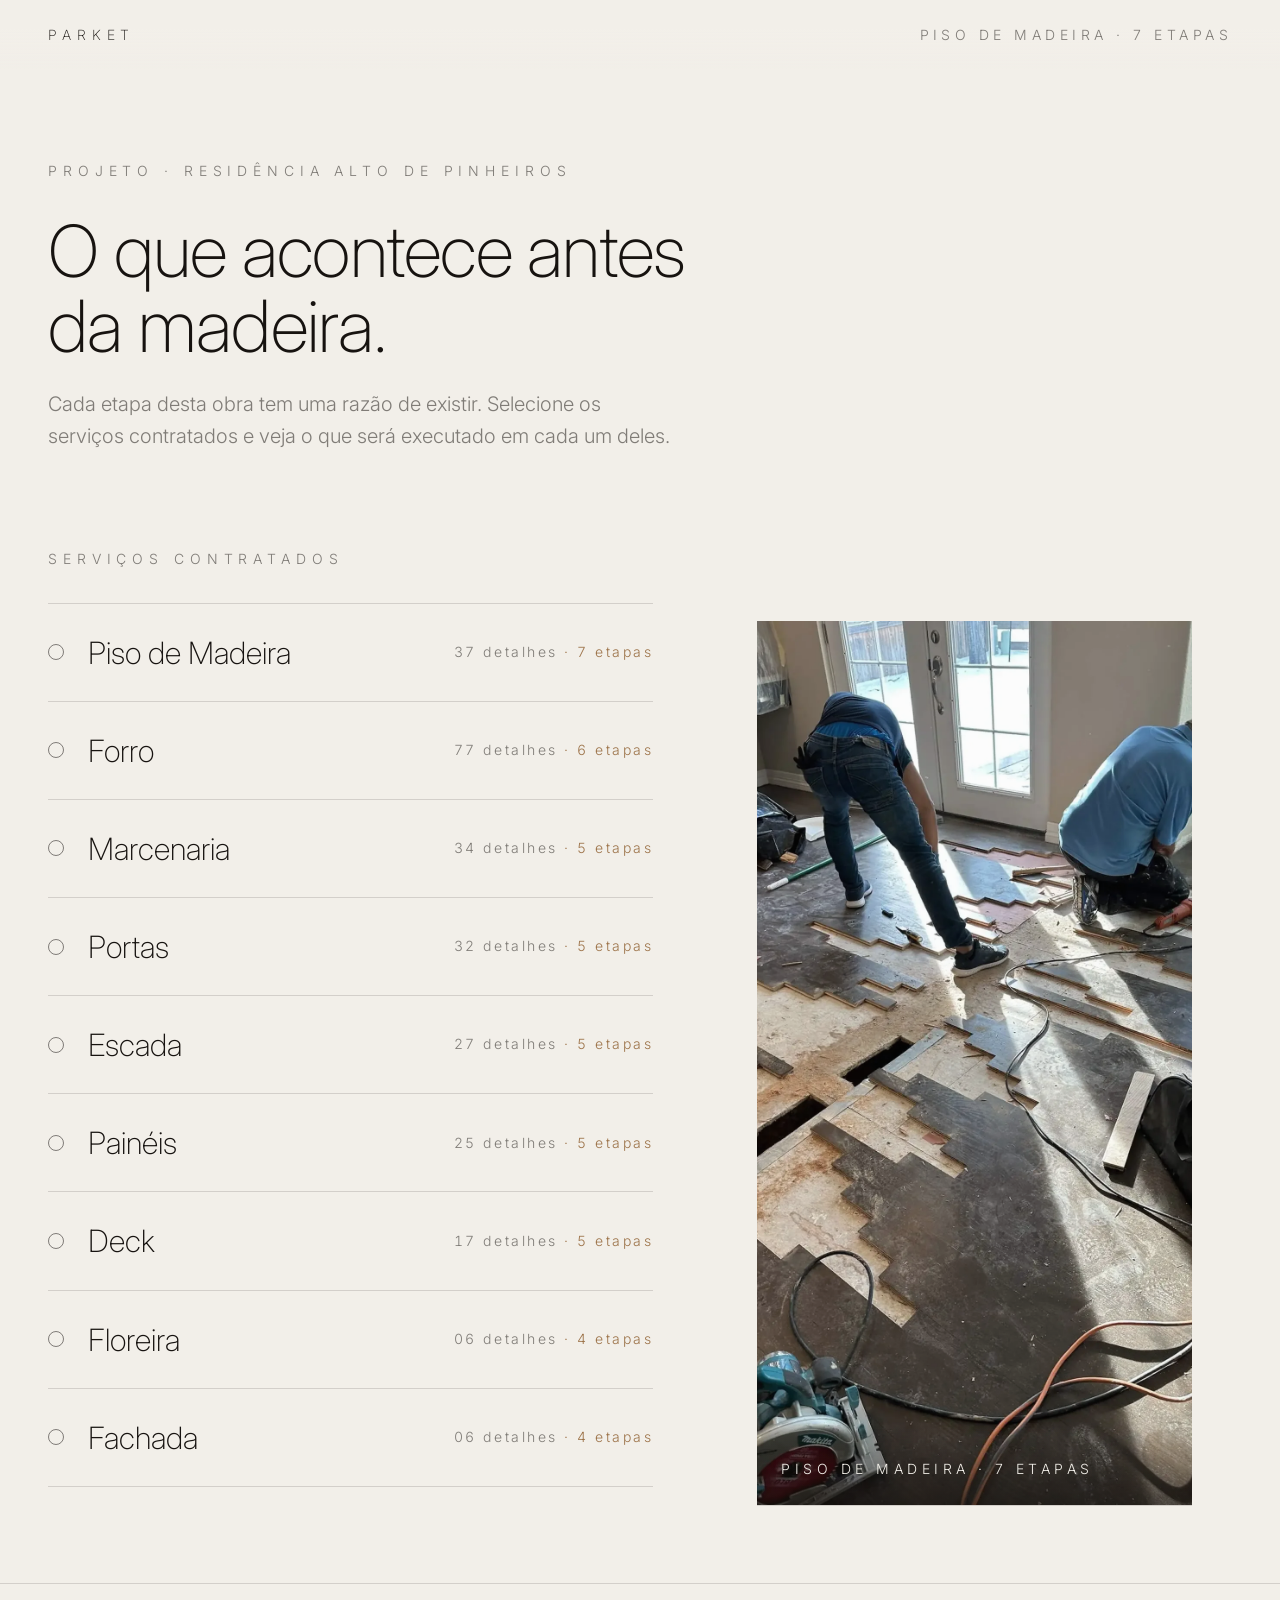
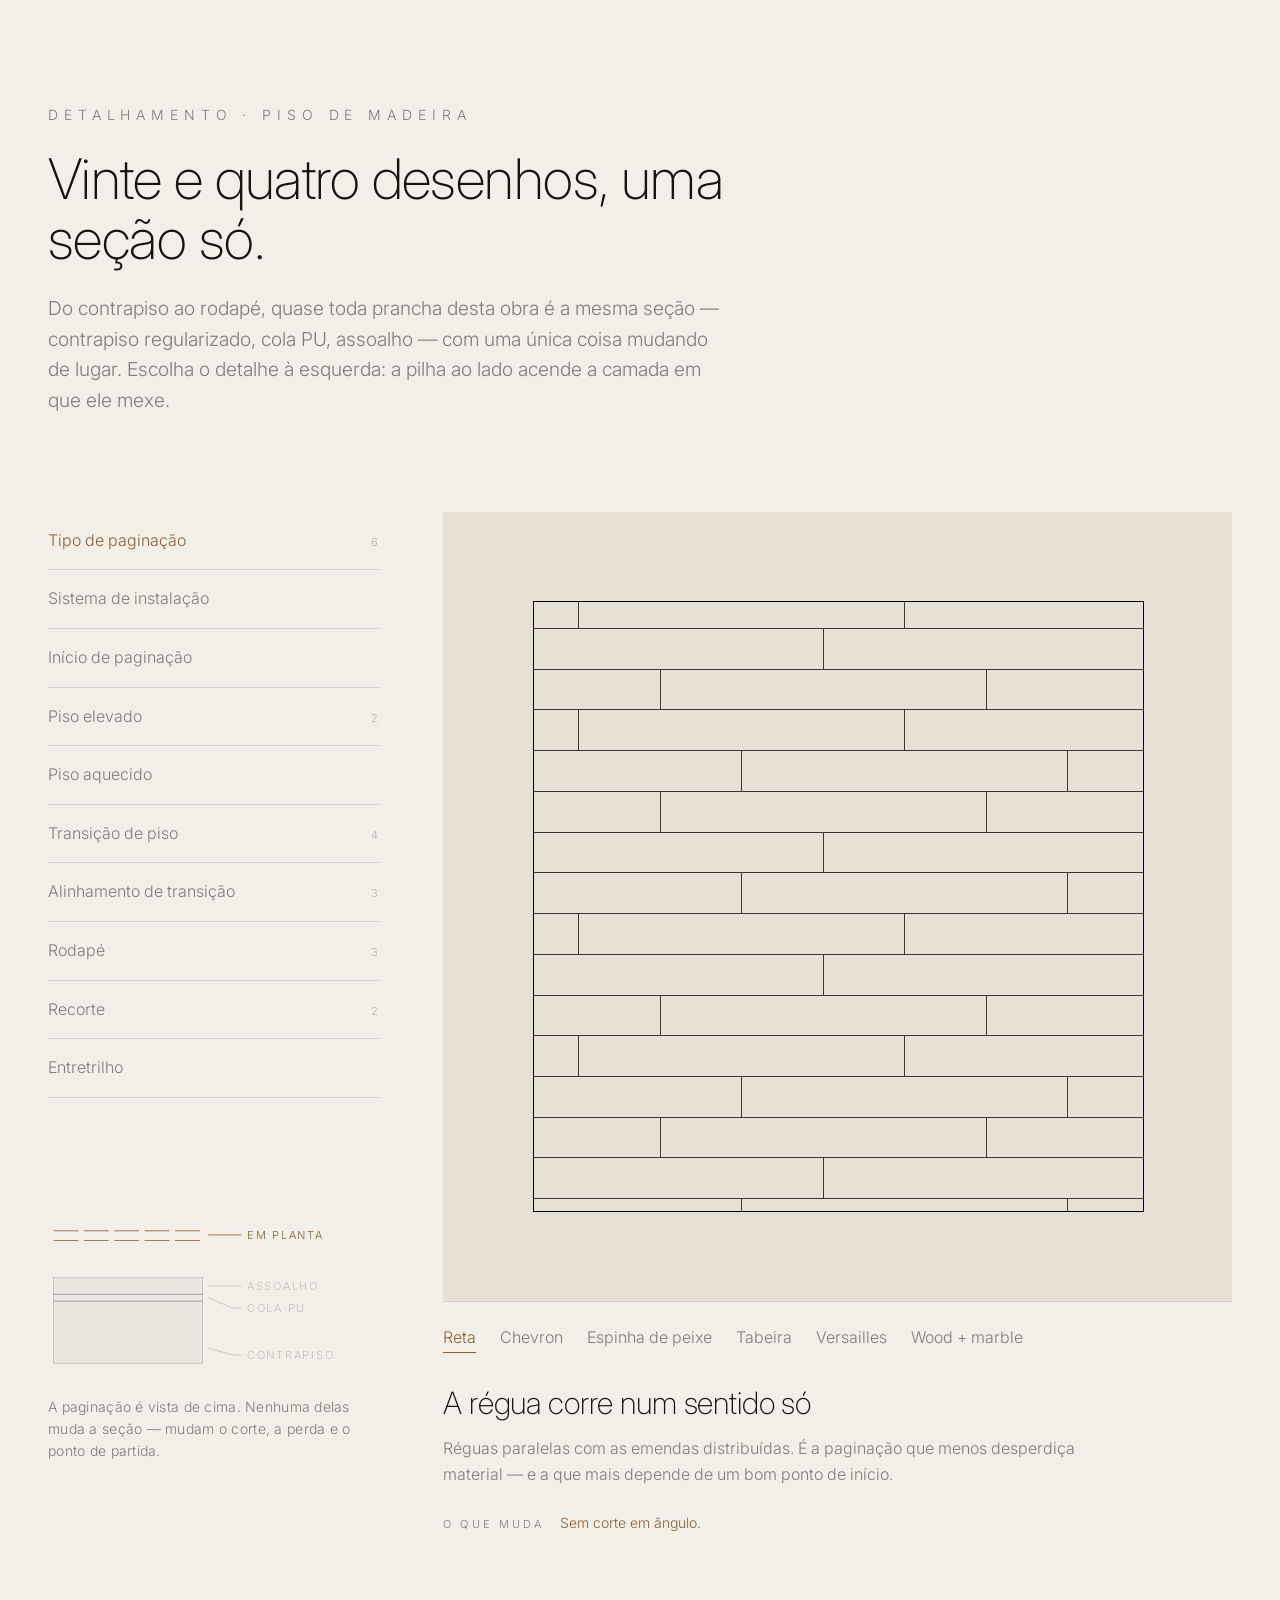
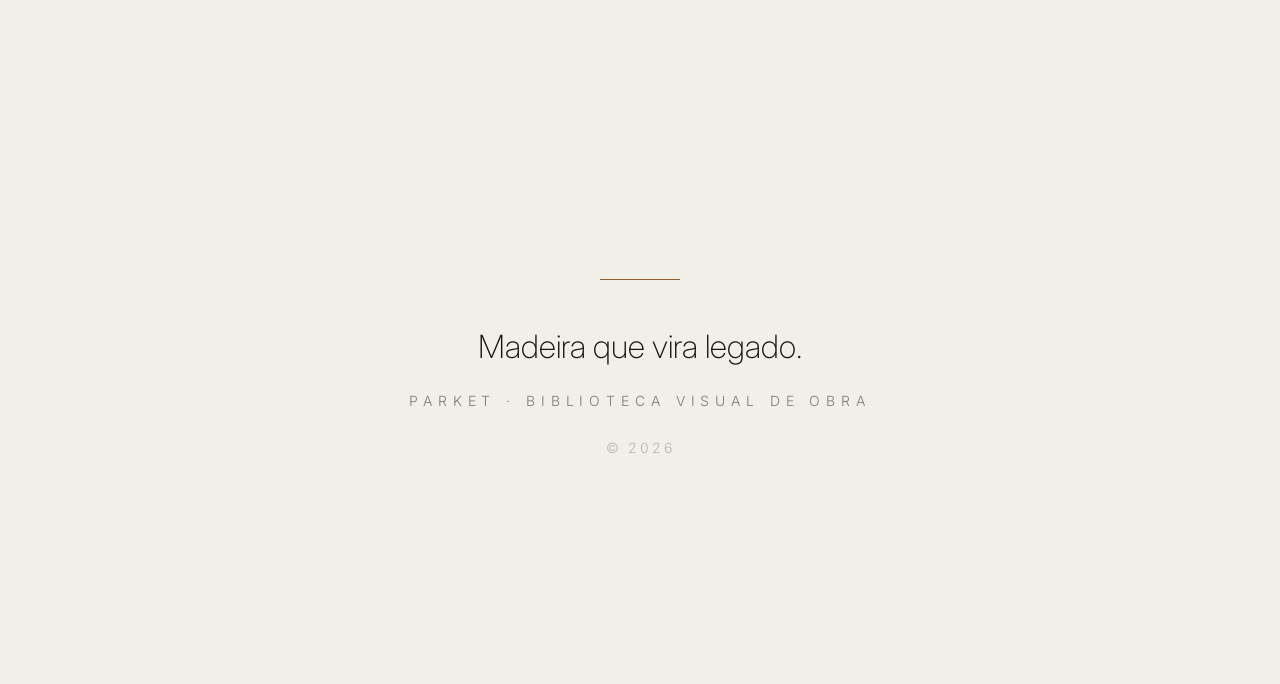
==== index.html @ 1f787918 "Primeira versão do catálogo" ====
<!doctype html>
<html lang="pt-BR">
<head>
<meta charset="utf-8">
<meta name="viewport" content="width=device-width, initial-scale=1">
<title>Parket · Biblioteca Visual de Obra</title>
<link rel="preconnect" href="https://fonts.googleapis.com">
<link rel="preconnect" href="https://fonts.gstatic.com" crossorigin>
<link href="https://fonts.googleapis.com/css2?family=Inter:wght@200;300;400&display=swap" rel="stylesheet">
<style>
/* ─────────────────────────────────────────────────────────────
   Tokens — parket/Tokens e Regras de Código
   Nada fora desta escala. Espaçamento só em múltiplos de 8.
   ───────────────────────────────────────────────────────────── */
:root{
  --text-display:72px; --text-h1:56px; --text-h2:42px; --text-h3:32px; --text-h4:24px;
  --text-body-lg:20px; --text-body:18px; --text-small:16px; --text-caption:14px;

  --s-1:8px; --s-2:16px; --s-3:24px; --s-4:32px; --s-5:40px;
  --s-6:48px; --s-7:64px; --s-8:80px; --s-9:96px; --s-10:120px; --s-11:160px;

  --container:1400px;
  --dur:.6s; --ease:cubic-bezier(.22,.61,.36,1);

  /* Claro e quente. O preto saiu: a obra é vista na luz do dia. */
  --papel:#f2efe9;
  --papel-2:#e6e0d5;
  --tinta:#171310;
  --madeira:#8f5f2f;
  --apagado:rgba(23,19,16,.52);
  --linha:rgba(23,19,16,.14);

  --font:'Inter',system-ui,-apple-system,'Segoe UI',sans-serif;

  /* Proporção da foto do ambiente de piso e a linha onde o piso
     encontra o caixilho — em % da própria foto (1086×1448).
     É este polígono que faz a troca de paginação mexer só no chão.

     O traçado foi medido coluna a coluna nas cinco fotos, não
     estimado: o recorte segue o MAIOR valor entre elas em cada x.
     A direção do erro importa — se o corte passar acima da linha
     real de uma paginação, é o caixilho DELA que vem colado por
     cima do da sala, e a foto inteira parece pular. Abaixo, só
     aparece uma nesga do piso da base.

     Duas coisas que o traçado revela e que o olho não adivinha:
     a linha DESCE de 43,2% na borda esquerda até 41,9% em x≈25%
     (é a quina do ambiente), e da metade em diante ela é quase
     uma reta até 57% na borda direita. */
  --piso-prop:1086/1448;
  --piso-recorte:polygon(
    0% 43.2%,  6% 42.9%, 12% 42.5%, 19% 42.1%, 25% 42.0%,
   34% 42.2%, 40% 42.3%, 45% 43.0%, 50% 44.6%, 55% 45.6%,
   60% 46.9%, 65% 48.3%, 70% 49.2%, 75% 50.4%, 80% 51.6%,
   85% 52.9%, 90% 54.7%, 95% 56.3%, 100% 57.0%,
   100% 100%, 0% 100%);
}

*,*::before,*::after{box-sizing:border-box}
html{scroll-behavior:smooth;-webkit-text-size-adjust:100%}
body{
  margin:0; background:var(--papel); color:var(--tinta);
  font-family:var(--font); font-weight:300; font-size:var(--text-body);
  line-height:1.6; -webkit-font-smoothing:antialiased;
}
h1,h2,h3,p{margin:0}
img{max-width:100%}
::selection{background:var(--madeira);color:var(--papel)}

.wrap{width:min(100% - var(--s-6)*2, var(--container));margin-inline:auto}

/* ── marca ───────────────────────────────────────────────── */
.topo{
  position:fixed; inset:0 0 auto 0; z-index:40;
  display:flex; align-items:center; justify-content:space-between; gap:var(--s-3);
  padding:var(--s-3) var(--s-6);
  font-size:var(--text-caption); letter-spacing:.32em; text-transform:uppercase;
  font-weight:300; color:var(--apagado); pointer-events:none;
  background:linear-gradient(var(--papel) 42%, rgba(242,239,233,0));
}
.topo b{font-weight:200;letter-spacing:.42em;color:var(--tinta)}
.topo span{text-align:right;overflow:hidden;text-overflow:ellipsis;white-space:nowrap}

/* ── abertura ────────────────────────────────────────────── */
.abertura{
  min-height:100svh; display:flex; flex-direction:column; justify-content:center;
  padding-block:var(--s-11) var(--s-9);
}
.kicker{
  font-size:var(--text-caption); letter-spacing:.42em; text-transform:uppercase;
  color:var(--apagado); font-weight:300;
}
.abertura h1{
  font-weight:200; line-height:1.04; letter-spacing:-.01em;
  font-size:clamp(var(--text-h2), 6vw, var(--text-display));
  margin-block:var(--s-4) var(--s-3); max-width:16ch;
}
.abertura .lead{
  color:var(--apagado); max-width:52ch;
  font-size:clamp(var(--text-body), 1.6vw, var(--text-body-lg));
}

/* ── serviços ────────────────────────────────────────────── */
.servicos{margin-top:var(--s-9)}
.servicos .rotulo{margin-bottom:var(--s-4)}
/* lista à esquerda, prévia do serviço em foco à direita.
   A prévia estica na altura da lista — as duas colunas fecham juntas. */
.escolha{
  display:grid; grid-template-columns:minmax(0,1fr) minmax(0,.85fr);
  gap:var(--s-7); align-items:stretch;
}
.lista{
  display:grid; gap:0; border-top:1px solid var(--linha);
  align-content:start;
}

.previa{
  position:relative; height:100%; min-height:520px; overflow:hidden;
  background:var(--papel-2); box-shadow:0 1px 0 var(--linha);
}
.previa .quadro{transition:opacity .5s var(--ease)}
.previa figcaption{
  position:absolute; inset:auto 0 0 0; z-index:3;
  padding:var(--s-4) var(--s-3) var(--s-3);
  font-size:var(--text-caption); letter-spacing:.32em; text-transform:uppercase;
  color:var(--papel); font-weight:300;
  background:linear-gradient(transparent, rgba(23,19,16,.62));
}

/* ── sub-opções: tipo de paginação ────────────────────────
   Aparecem sob Piso de Madeira quando o serviço está marcado.
   ───────────────────────────────────────────────────────── */
.subs{
  display:grid; grid-template-rows:0fr;
  transition:grid-template-rows var(--dur) var(--ease);
  border-bottom:0 solid var(--linha);   /* fechado não desenha 2ª linha */
}
.subs.on{grid-template-rows:1fr;border-bottom-width:1px}
.subs > div{overflow:hidden}
.subs-int{
  display:flex; flex-wrap:wrap; gap:var(--s-1) var(--s-4);
  padding:var(--s-2) 0 var(--s-3) calc(var(--s-2) + var(--s-3));
  opacity:0; transition:opacity var(--dur) var(--ease);
}
.subs.on .subs-int{opacity:1}
.sub{
  all:unset; cursor:pointer; color:var(--apagado);
  font-size:var(--text-small); font-weight:300;
  padding-bottom:2px; border-bottom:1px solid transparent;
  transition:color var(--dur) var(--ease), border-color var(--dur) var(--ease);
}
.sub:hover{color:var(--tinta)}
.sub:focus-visible{outline:1px solid var(--madeira);outline-offset:3px}
.sub[aria-pressed="true"]{color:var(--madeira);border-bottom-color:var(--madeira)}

/* ── varredura: o estilo novo é assentado por cima do antigo ──
   A máscara em gradiente avança na direção da própria paginação:
   no sentido da régua para a reta, no eixo do V para o chevron,
   na diagonal para a espinha, e do centro para fora na tabeira
   (que assim fecha pela moldura, como na obra).
   ───────────────────────────────────────────────────────── */
@property --varre{syntax:'<percentage>';inherits:false;initial-value:0%}

/* O quadro escolhido fica na frente enquanto o antigo esmaece.
   Sem isto, quem sai por último no DOM volta a cobrir quem entrou —
   e a paginação nova pisca de volta para a antiga por meio segundo. */
.previa .quadro.frente{z-index:2}

.previa .quadro.assenta{
  animation:varrer 1.15s var(--ease) forwards;
  -webkit-mask-image:linear-gradient(var(--ang,0deg), #000 0 var(--varre), transparent calc(var(--varre) + 14%));
          mask-image:linear-gradient(var(--ang,0deg), #000 0 var(--varre), transparent calc(var(--varre) + 14%));
}
.previa .quadro.assenta.radial{
  -webkit-mask-image:radial-gradient(circle at 50% 50%, #000 0 var(--varre), transparent calc(var(--varre) + 14%));
          mask-image:radial-gradient(circle at 50% 50%, #000 0 var(--varre), transparent calc(var(--varre) + 14%));
}
@keyframes varrer{from{--varre:0%}to{--varre:118%}}
.servico{
  all:unset; display:flex; align-items:center; gap:var(--s-3);
  padding:var(--s-3) 0; border-bottom:1px solid var(--linha);
  cursor:pointer; color:var(--tinta);
  transition:padding-left var(--dur) var(--ease), color var(--dur) var(--ease);
}
.servico:hover{padding-left:var(--s-2)}
.servico:focus-visible{outline:1px solid var(--madeira);outline-offset:4px}
.marca{
  width:var(--s-2); height:var(--s-2); flex:none;
  border:1px solid var(--apagado); border-radius:999px;
  transition:background var(--dur) var(--ease), border-color var(--dur) var(--ease);
}
.servico[aria-pressed="true"] .marca{background:var(--madeira);border-color:var(--madeira)}
.servico[aria-pressed="true"] .nome{color:var(--madeira)}
.servico .nome{flex:1;font-size:clamp(var(--text-body-lg), 2.4vw, var(--text-h3));font-weight:200}
.servico .qtd{
  font-size:var(--text-caption); color:var(--apagado); letter-spacing:.18em;
  font-variant-numeric:tabular-nums; text-align:right; flex:none;
}
.servico .qtd em{font-style:normal;color:var(--madeira);opacity:.85}

/* ── quadros da prévia ───────────────────────────────────
   Um quadro por opção, todos empilhados e trocados por
   opacidade — nada recarrega na troca.
   ───────────────────────────────────────────────────────── */
.quadro{
  position:absolute; inset:0; opacity:0;
  transition:opacity .9s var(--ease); will-change:opacity;
}
.quadro.on{opacity:1}
.quadro img{
  width:100%; height:100%; object-fit:cover; display:block;
  /* grade de unificação — fontes diferentes na mesma temperatura */
  filter:saturate(.88) contrast(.98);
}

/* ── piso: a troca de paginação mexe só no chão ───────────
   As paginações são a mesma foto do mesmo ambiente. O quadro de
   baixo segura a sala; o de cima entra recortado no polígono do
   piso — teto, caixilho e vista não se mexem em nenhuma troca.

   O recorte é em % da foto, então o enquadramento tem de ser o da
   foto e não o do quadro: `.enq` cobre o quadro mantendo a
   proporção da imagem, e aí 41,4% é sempre a mesma linha do piso,
   em qualquer largura de tela.
   ───────────────────────────────────────────────────────── */
.enq{
  position:absolute; top:50%; left:50%;
  transform:translate(-50%,-50%);
  width:auto; height:auto; min-width:100%; min-height:100%;
  aspect-ratio:var(--piso-prop);
}
.enq img{width:100%;height:100%}
.enq.piso{clip-path:var(--piso-recorte)}

/* ── detalhamento ─────────────────────────────────────────
   A prancha técnica do pacote de piso. Os 24 desenhos saem do
   mesmo DXF de obra: quase todos são a MESMA seção — contrapiso,
   cola, assoalho — com uma única coisa mudando. A tela é montada
   para deixar isso à vista: a pilha de camadas fica fixa ao lado
   e acende a camada em que o detalhe escolhido mexe.
   ───────────────────────────────────────────────────────── */
.detalhe{padding-block:var(--s-10);border-top:1px solid var(--linha)}
.detalhe h2{
  font-weight:200; line-height:1.06; letter-spacing:-.01em;
  font-size:clamp(var(--text-h3), 4.4vw, var(--text-h1));
  margin-block:var(--s-3) var(--s-3); max-width:24ch;
}
.detalhe .lead{color:var(--apagado);max-width:56ch;
  font-size:clamp(var(--text-body),1.5vw,var(--text-body-lg))}

/* Três peças em áreas nomeadas: no desktop o índice e a pilha
   dividem a coluna estreita; no toque a prancha sobe para logo
   depois do índice e a pilha fecha embaixo, como legenda. */
.tec{
  display:grid;
  grid-template-columns:minmax(0,.42fr) minmax(0,1fr);
  grid-template-areas:"idx vis" "pil vis";
  gap:var(--s-6) var(--s-7); margin-top:var(--s-9); align-items:start;
}
.tec-col{display:contents}
.tec-idx{grid-area:idx}
.tec-vis{grid-area:vis}
.pilha{grid-area:pil}

/* índice — a ordem é a da LISTA BIBLIOTECA; a numeração dela fica
   nos dados e no alt de cada prancha, fora da tela */
.tec-idx{display:grid;gap:0}
.grupo{
  all:unset; cursor:pointer; display:flex; gap:var(--s-2); align-items:baseline;
  padding:var(--s-2) 0; border-bottom:1px solid var(--linha); color:var(--apagado);
  transition:color var(--dur) var(--ease), padding-left var(--dur) var(--ease);
}
.grupo:hover{color:var(--tinta);padding-left:var(--s-1)}
.grupo:focus-visible{outline:1px solid var(--madeira);outline-offset:3px}
.grupo[aria-pressed="true"]{color:var(--madeira)}
.grupo .rot{flex:1;font-size:var(--text-small)}
.grupo .qt{font-size:11px;letter-spacing:.16em;opacity:.5;flex:none}

/* prancha — o desenho ocupa o palco */
.prancha{
  position:relative; margin:0; background:var(--papel-2);
  aspect-ratio:1/1; overflow:hidden; box-shadow:0 1px 0 var(--linha);
}
.folha{
  position:absolute; inset:0; opacity:0;
  display:flex; align-items:center; justify-content:center;
  transition:opacity .45s var(--ease);
}
.folha.on{opacity:1}
.folha img{
  max-width:100%; max-height:100%; width:auto; height:auto;
  /* o DXF vem com fundo branco: multiplicar apaga o branco e deixa
     só o traço, que assim assenta no papel em vez de flutuar nele */
  mix-blend-mode:multiply;
}

.tec-var{display:flex;flex-wrap:wrap;gap:var(--s-1) var(--s-3);margin-top:var(--s-3)}
.var{
  all:unset; cursor:pointer; color:var(--apagado); font-size:var(--text-small);
  padding-bottom:2px; border-bottom:1px solid transparent;
  transition:color var(--dur) var(--ease), border-color var(--dur) var(--ease);
}
.var:hover{color:var(--tinta)}
.var:focus-visible{outline:1px solid var(--madeira);outline-offset:3px}
.var[aria-pressed="true"]{color:var(--madeira);border-bottom-color:var(--madeira)}

.tec-txt{margin-top:var(--s-4);display:grid;gap:var(--s-2);max-width:60ch}
.tec-txt h3{font-weight:200;font-size:clamp(var(--text-h4),2.4vw,var(--text-h3));
  line-height:1.15;letter-spacing:-.005em}
.tec-txt p{color:var(--apagado);font-size:clamp(var(--text-small),1.2vw,var(--text-body))}
/* o que separa esta variante da irmã — some quando o detalhe é único */
.tec-txt .muda{
  display:flex; align-items:baseline; gap:var(--s-2);
  font-size:var(--text-caption); color:var(--madeira); margin-top:var(--s-1);
}
.tec-txt .muda b{
  font-weight:300; letter-spacing:.28em; text-transform:uppercase;
  font-size:11px; color:var(--apagado); flex:none;
}

/* ── pilha de camadas ─────────────────────────────────────
   O mesmo corte de todos os desenhos, reduzido a três faixas.
   Acende a que o detalhe escolhido toca — é o que ensina a ler
   as 24 pranchas como variações de uma coisa só.
   ───────────────────────────────────────────────────────── */
.pilha{margin:0;display:grid;gap:var(--s-2);align-self:start}
.pilha svg{width:100%;height:auto;display:block;overflow:visible}
.pilha .cam{transition:opacity var(--dur) var(--ease), fill var(--dur) var(--ease)}
.pilha .rotulo-cam{
  font-size:8px; letter-spacing:.16em; fill:var(--apagado);
  transition:fill var(--dur) var(--ease);
}
.pilha .cam.acesa .rotulo-cam{fill:var(--madeira)}
.pilha .traco{stroke:var(--apagado);stroke-width:.6;fill:none;
  transition:stroke var(--dur) var(--ease)}
.pilha .cam.acesa .traco{stroke:var(--madeira)}
.pilha .corpo{fill:var(--apagado);opacity:.16;transition:opacity var(--dur) var(--ease),fill var(--dur) var(--ease)}
.pilha .cam.acesa .corpo{fill:var(--madeira);opacity:.34}
.pilha .cam.apagada{opacity:.4}
.pilha .legenda-pilha{font-size:var(--text-caption);color:var(--apagado);letter-spacing:.02em}

/* ── encerramento ────────────────────────────────────────── */
.fim{
  min-height:70svh; display:flex; flex-direction:column;
  align-items:center; justify-content:center; gap:var(--s-3);
  padding-block:var(--s-10); text-align:center;
}
.fim .risco{width:var(--s-8);height:1px;background:var(--madeira);margin-bottom:var(--s-3);
  transform:scaleX(0);transform-origin:center;transition:transform 1.2s var(--ease)}
.fim.on .risco{transform:scaleX(1)}
.fim p{opacity:0;transition:opacity 1s var(--ease) .2s}
.fim.on p{opacity:1}
.assinatura{font-size:var(--text-caption);letter-spacing:.42em;text-transform:uppercase;
  color:var(--apagado);font-weight:300}
.fim .frase{font-size:clamp(var(--text-h4),3vw,var(--text-h3));font-weight:200;
  color:var(--tinta);max-width:20ch;line-height:1.2}

@media (max-width:900px){
  /* sem hover no toque: a prévia vira uma faixa acima da lista */
  .escolha{grid-template-columns:1fr;gap:var(--s-4)}
  .previa{height:auto;min-height:0;aspect-ratio:4/3;order:-1}
  /* o índice deixa de ser coluna e vira cabeçalho rolável da prancha */
  .tec{grid-template-columns:1fr;grid-template-areas:"idx" "vis" "pil";gap:var(--s-5)}
  .pilha{max-width:340px}
}
@media (max-width:768px){
  :root{--s-6:24px}
  .topo{padding:var(--s-3) var(--s-3)}
  .servico{gap:var(--s-2)}
  .servico .nome{font-size:var(--text-body-lg)}
  .servico .qtd{font-size:11px;letter-spacing:.04em}
  .previa figcaption{letter-spacing:.16em;padding:var(--s-4) var(--s-2) var(--s-2)}
}
@media (prefers-reduced-motion:reduce){
  html{scroll-behavior:auto}
  *,*::before,*::after{transition-duration:.01ms !important;animation-duration:.01ms !important}
}
</style>
</head>
<body>

<div class="topo"><b>Parket</b><span id="ctx">Biblioteca de obra</span></div>

<main>
  <!-- ───────────── abertura ───────────── -->
  <section class="abertura wrap">
    <p class="kicker">Projeto · Residência Alto de Pinheiros</p>
    <h1>O que acontece antes da madeira.</h1>
    <p class="lead">Cada etapa desta obra tem uma razão de existir. Selecione os serviços contratados e veja o que será executado em cada um deles.</p>

    <div class="servicos">
      <p class="kicker rotulo">Serviços contratados</p>
      <div class="escolha">
        <div class="lista" id="lista"></div>
        <figure class="previa" id="previa" aria-hidden="true"></figure>
      </div>
    </div>
  </section>

  <!-- ───────────── detalhamento ─────────────
       As 24 pranchas do pacote de piso. O SVG da pilha é escrito
       à mão para falar a mesma língua dos DXF: traço fino, rótulo
       em caixa alta, linha de chamada. Ele não ilustra um detalhe
       — ele mostra a seção que todos eles compartilham.
       ───────────────────────────────────────── -->
  <section class="detalhe" id="detalhe">
    <div class="wrap">
      <p class="kicker">Detalhamento · Piso de madeira</p>
      <h2>Vinte e quatro desenhos, uma seção só.</h2>
      <p class="lead">Do contrapiso ao rodapé, quase toda prancha desta obra é a mesma seção — contrapiso regularizado, cola PU, assoalho — com uma única coisa mudando de lugar. Escolha o detalhe à esquerda: a pilha ao lado acende a camada em que ele mexe.</p>

      <div class="tec">
        <div class="tec-col">
          <nav class="tec-idx" id="tec-idx" aria-label="Detalhes de piso"></nav>

          <figure class="pilha" id="pilha">
            <svg viewBox="0 0 240 118" role="img"
                 aria-label="Seção comum a todas as pranchas: contrapiso regularizado, cola PU e assoalho Parket">
              <!-- planta: a paginação é vista de cima, não em corte -->
              <g class="cam" data-cam="desenho" opacity="0">
                <path class="traco" d="M4 10 H112 M4 17 H112" stroke-dasharray="18 4"/>
                <path class="traco" d="M116 13 H140"/>
                <text class="rotulo-cam" x="144" y="16">EM PLANTA</text>
              </g>
              <!-- encontro: a borda onde o piso topa com outra coisa -->
              <g class="cam" data-cam="encontro" opacity="0">
                <path class="traco" d="M112 30 V106" stroke-dasharray="3 3"/>
                <path class="traco" d="M116 30 H140"/>
                <text class="rotulo-cam" x="144" y="33">NA BORDA</text>
              </g>
              <!-- assoalho -->
              <g class="cam" data-cam="assoalho">
                <rect class="corpo" x="4" y="44" width="108" height="12"/>
                <rect class="traco" x="4" y="44" width="108" height="12"/>
                <path class="traco" d="M116 50 H140"/>
                <text class="rotulo-cam" x="144" y="53">ASSOALHO</text>
              </g>
              <!-- cola: linha fina, rótulo puxado para baixo na diagonal
                   como nas linhas de chamada do próprio DXF -->
              <g class="cam" data-cam="cola">
                <rect class="corpo" x="4" y="56" width="108" height="5"/>
                <rect class="traco" x="4" y="56" width="108" height="5"/>
                <path class="traco" d="M116 58.5 L134 66 H140"/>
                <text class="rotulo-cam" x="144" y="69">COLA PU</text>
              </g>
              <!-- contrapiso: encosta na cola, para que a pilha siga
                   fechada quando não há camada intercalada -->
              <g class="cam" data-cam="contrapiso">
                <rect class="corpo" x="4" y="61" width="108" height="45"/>
                <rect class="traco" x="4" y="61" width="108" height="45"/>
                <path class="traco" d="M116 95 L134 100 H140"/>
                <text class="rotulo-cam" x="144" y="103">CONTRAPISO</text>
              </g>
              <!-- intercalada: barrote, suporte telescópico ou tubulação
                   aquecida. Assenta sobre o topo do contrapiso. -->
              <g class="cam" data-cam="entre" opacity="0">
                <rect class="corpo" x="4" y="61" width="108" height="11"/>
                <rect class="traco" x="4" y="61" width="108" height="11"/>
                <path class="traco" d="M116 66.5 L134 82 H140"/>
                <text class="rotulo-cam" x="144" y="85">INTERCALADA</text>
              </g>
            </svg>
            <figcaption class="legenda-pilha" id="pilha-nota"></figcaption>
          </figure>
        </div>

        <div class="tec-vis">
          <figure class="prancha" id="prancha"></figure>
          <div class="tec-var" id="tec-var" role="group" aria-label="Variantes do detalhe"></div>
          <div class="tec-txt" id="tec-txt"></div>
        </div>
      </div>
    </div>
  </section>

  <!-- ───────────── encerramento ───────────── -->
  <section class="fim" id="fim">
    <span class="risco"></span>
    <p class="frase">Madeira que vira legado.</p>
    <p class="assinatura">Parket · Biblioteca Visual de Obra</p>
    <p class="assinatura" style="letter-spacing:.2em;opacity:.5">© 2026</p>
  </section>
</main>

<script>
/* ─────────────────────────────────────────────────────────────
   Dados — um roteiro próprio por serviço.

   `itens` é a contagem real de detalhes da LISTA BIBLIOTECA.docx.
   `doc` marca as etapas com foto de obra própria; as demais usam
   referência externa e existem para o cliente entender o serviço
   enquanto o acervo de Piso não se estende aos outros pacotes.

   A prévia usa `etapas[0].img` e a contagem. O resto de cada etapa
   — num, título, texto, doc — é o acervo escrito, guardado aqui
   para quando voltar a existir uma tela que o percorra.
   ───────────────────────────────────────────────────────────── */
const SERVICOS = [
  {
    nome:'Piso de Madeira', itens:37, subs:true,
    etapas:[
      { num:'1.5', etapa:'Remoção de piso existente', titulo:'O piso antigo sai por inteiro',
        texto:'O que fica é a base. É a partir dela que todo o resto é decidido.',
        img:'assets/1.5.webp', doc:true },
      { num:'1.1', etapa:'Piso em contato com solo', titulo:'O solo libera umidade o ano inteiro',
        texto:'Entre a terra e a madeira existem camadas. Cada uma interrompe uma parte desse caminho.',
        img:'assets/1.1.webp', doc:true },
      { num:'1.3', etapa:'Impermeabilização', titulo:'Uma camada contínua sela o contrapiso',
        texto:'É ela que separa a umidade da madeira. Não há segunda chance depois do piso instalado.',
        img:'assets/1.3.webp', doc:true },
      { num:'1.2', etapa:'Autonivelante', titulo:'Nenhum contrapiso é perfeitamente plano',
        texto:'A massa corre sozinha e corrige o que o olho não enxerga.',
        img:'assets/1.2.webp', doc:true },
      { num:'1.4', etapa:'Endurecimento de contrapiso', titulo:'O endurecedor fecha os poros do concreto',
        texto:'A base para de soltar pó e passa a segurar a cola.',
        img:'assets/1.4.webp', doc:true },
      { num:'2.1', etapa:'Tipo de paginação', titulo:'A paginação é decidida antes da primeira régua',
        texto:'Reta, chevron, espinha de peixe ou tabeira. O desenho define o corte e o desperdício.',
        img:'assets/web/piso-6.webp', paginacao:true },
      { num:'3.1', etapa:'Rodapé e transições', titulo:'O encontro com a parede é o último detalhe',
        texto:'Rodapé invertido, cordão ou peça personalizada — e cada mudança de ambiente pede uma transição.',
        img:'assets/web/piso-7.webp' },
    ]
  },
  {
    nome:'Forro', itens:77,
    etapas:[
      { num:'7.1', etapa:'Estrutura', titulo:'O forro começa preso na laje',
        texto:'Parafusada ou fincapino. A escolha muda o pé-direito final e o que pode ser pendurado depois.',
        img:'assets/web/forro-1.webp' },
      { num:'8.1', etapa:'Paginação', titulo:'A régua nasce de um ponto só',
        texto:'O início da paginação é definido em projeto para que as emendas caiam onde ninguém olha.',
        img:'assets/web/forro-2.webp' },
      { num:'8.5', etapa:'Tabica', titulo:'A tabica é a sombra que separa forro e parede',
        texto:'Simples, com painel passante ou em ripado. É o detalhe que faz o forro parecer flutuar.',
        img:'assets/web/forro-3.webp' },
      { num:'8.6', etapa:'Sanca iluminada', titulo:'A luz nasce dentro do forro',
        texto:'Régua, painel ou ripado sobre barrote ou laje. A fita de LED some e só a luz aparece.',
        img:'assets/web/forro-4.webp' },
      { num:'8.7', etapa:'Cortineiro', titulo:'A cortina desaparece dentro da madeira',
        texto:'O trilho fica embutido. O tecido cai do forro sem nenhuma ferragem à vista.',
        img:'assets/web/forro-5.webp' },
      { num:'10.1', etapa:'Grelha de ar-condicionado', titulo:'O ar sai sem quebrar o desenho',
        texto:'A grelha é revestida na mesma régua do forro e entra na paginação como se fosse parte dela.',
        img:'assets/web/forro-6.webp' },
    ]
  },
  {
    nome:'Marcenaria', itens:34,
    etapas:[
      { num:'25.1', etapa:'Medição final e prumo', titulo:'A medição só vale com a obra pronta',
        texto:'Parede fora de prumo vira folga na porta. A conferência acontece antes de cortar qualquer chapa.',
        img:'assets/web/marcenaria-1.webp' },
      { num:'25.3', etapa:'Pontos elétricos e hidráulicos', titulo:'Cada ponto tem que existir antes do móvel',
        texto:'Tomada, rabicho de LED e ponto hidráulico posicionados em projeto — depois só há gambiarra.',
        img:'assets/web/marcenaria-2.webp' },
      { num:'26.2', etapa:'Modulação definida', titulo:'A modulação organiza tudo o que vem depois',
        texto:'Larguras, alturas e frentes decididas de uma vez. É o que garante o alinhamento entre módulos.',
        img:'assets/web/marcenaria-3.webp' },
      { num:'26.3', etapa:'Puxadores', titulo:'A mão encontra o móvel em um ponto escolhido',
        texto:'Perfil de alumínio, cava, fecho toque ou puxador sobreposto. Cada um pede uma folga diferente.',
        img:'assets/web/marcenaria-4.webp' },
      { num:'26.8', etapa:'Perfil LED', titulo:'A iluminação entra na estrutura, não em cima dela',
        texto:'Perfil embutido com sensor de presença. O móvel acende sem mostrar de onde vem a luz.',
        img:'assets/web/marcenaria-5.webp' },
    ]
  },
  {
    nome:'Portas', itens:32,
    etapas:[
      { num:'19.1', etapa:'Vão requadrado e batente', titulo:'O vão é corrigido antes da porta chegar',
        texto:'Requadro e batente metálico deixam a alvenaria pronta para receber a folha sem folga aparente.',
        img:'assets/web/portas-1.webp' },
      { num:'20.1', etapa:'Tipo de porta', titulo:'O movimento da porta muda o projeto inteiro',
        texto:'De correr, escamoteável, painel, camarão ou pivô. Cada tipo exige um reforço e um trilho próprios.',
        img:'assets/web/portas-2.webp' },
      { num:'20.2', etapa:'Material de revestimento', titulo:'A folha recebe o mesmo acabamento do ambiente',
        texto:'Madeira, laca, vidro ou espelho. O revestimento define o peso e, por consequência, a ferragem.',
        img:'assets/web/portas-3.webp' },
      { num:'20.4', etapa:'Ferragens', titulo:'A ferragem é escolhida pelo peso da folha',
        texto:'Fechadura padrão, eletrônica ou dobradiça invisível. É o que decide se a porta envelhece bem.',
        img:'assets/web/portas-4.webp' },
      { num:'20.5', etapa:'Puxador cava', titulo:'O puxador some dentro da própria folha',
        texto:'Quadrado, palito, contínuo ou cava horizontal — usinado na madeira, sem nada aplicado.',
        img:'assets/web/portas-5.webp' },
    ]
  },
  {
    nome:'Escada', itens:27,
    etapas:[
      { num:'10.1', etapa:'Estrutura', titulo:'A escada bruta define o revestimento possível',
        texto:'Concreto ou metálica, com ou sem espera para o degrau. A medida bruta é conferida degrau a degrau.',
        img:'assets/web/escada-1.webp' },
      { num:'10.4', etapa:'Revestimento', titulo:'Lâmina, régua ou ripado',
        texto:'A escolha muda a espessura da pisada e o desenho do espelho — e não dá para trocar depois.',
        img:'assets/web/escada-2.webp' },
      { num:'11.2', etapa:'Topo da pisada', titulo:'O topo é onde o olho pousa',
        texto:'Topo em 45°, aparente ou passante. É o detalhe que separa uma escada bem-feita das outras.',
        img:'assets/web/escada-3.webp' },
      { num:'11.2.4', etapa:'Rebaixo LED', titulo:'A luz corre por baixo do degrau',
        texto:'Um rebaixo usinado esconde a fita e ilumina o degrau seguinte sem ofuscar quem sobe.',
        img:'assets/web/escada-4.webp' },
      { num:'11.4', etapa:'Corrimão', titulo:'A mão desliza sem encontrar emenda',
        texto:'Topo, rebaixado simples ou rebaixado com LED. O corrimão acompanha a curva sem quebrar.',
        img:'assets/web/escada-5.webp' },
    ]
  },
  {
    nome:'Painéis', itens:25,
    etapas:[
      { num:'22.1', etapa:'Prumo da parede', titulo:'A parede quase nunca está no prumo',
        texto:'O painel corrige o que a alvenaria errou — mas só se a folga estiver prevista em projeto.',
        img:'assets/web/paineis-1.webp' },
      { num:'22.6', etapa:'Reforços e pontos elétricos', titulo:'O que vai pendurado precisa de reforço',
        texto:'TV, caixa de som e tomadas mimetizadas exigem reforço e ponto elétrico antes do fechamento.',
        img:'assets/web/paineis-2.webp' },
      { num:'23.1', etapa:'Tipo de painel', titulo:'Régua, lâmina, ripado ou toblerone',
        texto:'Cada perfil devolve a luz de um jeito. O ripado marca sombra; a lâmina apaga a emenda.',
        img:'assets/web/paineis-3.webp' },
      { num:'23.4', etapa:'Porta mimetizada', titulo:'A porta desaparece dentro do painel',
        texto:'Mesma paginação, mesma folga, sem batente aparente. Só quem sabe onde fica consegue achar.',
        img:'assets/web/paineis-4.webp' },
      { num:'23.5', etapa:'Encontro com a tabica', titulo:'O painel termina antes de tocar o forro',
        texto:'Entrando na tabica, faceando ou com rebaixo superior. É o encontro que revela o cuidado.',
        img:'assets/web/paineis-5.webp' },
    ]
  },
  {
    nome:'Deck', itens:17,
    etapas:[
      { num:'4.1', etapa:'Estrutura', titulo:'O deck flutua sobre barrote ou alumínio',
        texto:'A estrutura garante caimento e ventilação por baixo. Sem ela, a madeira apodrece de dentro.',
        img:'assets/web/deck-1.webp' },
      { num:'5.1', etapa:'Sentido de paginação', titulo:'A régua acompanha o percurso',
        texto:'O sentido é definido pela circulação e pela luz — e determina onde ficam as emendas.',
        img:'assets/web/deck-2.webp' },
      { num:'5.4', etapa:'Deck elevado', titulo:'O desnível vira degrau ou vira rampa',
        texto:'Rebaixo de contrapiso, degrau em nível ou rampa. A decisão é tomada antes da estrutura subir.',
        img:'assets/web/deck-3.webp' },
      { num:'5.6', etapa:'Borda e testeira de piscina', titulo:'A borda é o detalhe que mais sofre',
        texto:'Testeira e acabamento de topo protegem a ponta da régua do contato direto com a água.',
        img:'assets/web/deck-4.webp' },
      { num:'6.1', etapa:'Alçapão e recortes', titulo:'O que precisa de manutenção precisa abrir',
        texto:'Alçapão, ralo e ponto de LED entram na paginação para sumir dentro do desenho.',
        img:'assets/web/deck-5.webp' },
    ]
  },
  {
    nome:'Floreira', itens:6,
    etapas:[
      { num:'13.1', etapa:'Estrutura', titulo:'Concreto ou barrote sustentam a floreira',
        texto:'A madeira nunca carrega a terra sozinha. A estrutura decide quanto peso ela pode receber.',
        img:'assets/web/floreira-1.webp' },
      { num:'14.2', etapa:'Base', titulo:'A base é impermeabilizada antes de tudo',
        texto:'Entre a terra úmida e a madeira existe sempre uma barreira. É o que faz a floreira durar.',
        img:'assets/web/floreira-2.webp' },
      { num:'14.3', etapa:'Topo', titulo:'O topo recebe o acabamento final',
        texto:'É a face mais exposta ao sol e à água — e a que define a leitura da peça de longe.',
        img:'assets/web/floreira-3.webp' },
      { num:'15', etapa:'Recortes e drenagem', titulo:'A água precisa de um caminho de saída',
        texto:'Recortes de dreno e formato reto ou orgânico são resolvidos junto com o paisagismo.',
        img:'assets/web/floreira-4.webp' },
    ]
  },
  {
    nome:'Fachada', itens:6,
    etapas:[
      { num:'16.1', etapa:'Estrutura', titulo:'A fachada é fixada em tarugo',
        texto:'O tarugo afasta a madeira da alvenaria e cria a ventilação que impede o empenamento.',
        img:'assets/web/fachada-1.webp' },
      { num:'17.1', etapa:'Tipo de paginação', titulo:'Peça única ou paginação aleatória',
        texto:'A peça única exige comprimento e seleção; a aleatória distribui as emendas pelo desenho.',
        img:'assets/web/fachada-2.webp' },
      { num:'17.1.2', etapa:'Paginação aleatória', titulo:'A sombra faz parte do projeto',
        texto:'O relevo entre réguas muda a fachada ao longo do dia. É desenhado, não é consequência.',
        img:'assets/web/fachada-3.webp' },
      { num:'18.1', etapa:'Acabamento de topo', titulo:'O topo é protegido por perfil metálico',
        texto:'É a ponta mais vulnerável da fachada. O perfil impede que a água entre pela cabeça da régua.',
        img:'assets/web/fachada-4.webp' },
    ]
  },
];

/* Sub-opções de 2.1 — o catálogo de piso, em biblioteca/piso.

   Regra do acervo: toda paginação é fotografada no MESMO ambiente,
   do mesmo ponto, com a mesma luz. Só o chão muda de uma para a
   outra. É isso que deixa a comparação honesta — o cliente vê a
   diferença da paginação, não a diferença da foto.

   A sala vem sempre de PISO_BASE; a foto da paginação entra por
   cima recortada em --piso-recorte, de modo que a troca não mexe
   em teto, caixilho nem vista.

   `ang` é a direção em que o estilo novo é assentado sobre o
   antigo: segue o sentido da própria paginação.

   Falta a foto de 2.1.2 Chevron — o desenho técnico dela está em
   dxf-png/. Basta fotografar no mesmo enquadramento, salvar em
   piso/ e acrescentar a linha aqui: nada mais precisa mudar. */
const PISO_BASE = 'piso/reta.webp';   // a sala; o chão dela é a Reta

const PAGINACOES = [
  { num:'2.1.1', nome:'Reta', img:'piso/reta.webp', ang:'0deg',
    titulo:'A régua corre num sentido só',
    texto:'É a paginação que menos desperdiça — e a que mais depende de um bom ponto de início.' },
  { num:'2.1.3', nome:'Espinha de peixe', img:'piso/espinha-de-peixe.jpg', ang:'135deg',
    titulo:'O desenho nasce do encaixe, não do corte',
    texto:'As réguas continuam retas e se encostam a 90°. O padrão vem da posição, não da usinagem.' },
  { num:'2.1.4', nome:'Tabeira', img:'piso/tabeira.jpg', radial:true,
    titulo:'Uma moldura contorna o ambiente',
    texto:'O campo corre por dentro e a tabeira fecha o perímetro. Ela é sempre a última a ser assentada.' },
  { num:'2.1.5', nome:'Versailles', img:'piso/versailles.jpg', radial:true,
    titulo:'O painel se repete como um módulo',
    texto:'Cada quadro é montado antes de descer ao contrapiso. A paginação parte do centro do ambiente.' },
  { num:'2.1.6', nome:'Wood + marble', img:'piso/wood-marble.jpg', ang:'45deg',
    titulo:'O mármore entra como parte da paginação',
    texto:'A pedra é embutida na própria régua. Exige usinagem por peça e paginação fechada antes do corte.' },
];

const $ = s => document.querySelector(s);

/* ── prévia ao lado da lista ──────────────────────────────
   Um quadro por serviço, todos montados de uma vez e trocados
   por opacidade — nada recarrega na troca.
   ───────────────────────────────────────────────────────── */
const previa = $('#previa');

/* Um quadro por serviço + um por paginação, todos no mesmo empilhamento.
   Os índices de paginação começam em SERVICOS.length.

   Entre os dois grupos entra o quadro-sala: ele carrega o ambiente
   inteiro e fica aceso durante toda a escolha de paginação. Os
   quadros de paginação vêm depois no DOM (portanto por cima) e são
   recortados no piso — o que troca na tela é só o chão. */
const PAG0 = SERVICOS.length;
const previaFontes = [
  ...SERVICOS.map(s => ({ img:s.etapas[0].img, rotulo:`${s.nome} · ${s.etapas.length} etapas` })),
  ...PAGINACOES.map(p => ({ img:p.img, rotulo:`${p.num} ${p.nome}`, piso:true })),
];

previa.innerHTML =
  previaFontes.filter(f => !f.piso).map((f,i) =>
    `<div class="quadro${i===0?' on':''}">
       <img src="${f.img}" alt="" ${i===0?'':'loading="lazy"'} decoding="async">
     </div>`).join('')
  + `<div class="quadro" id="previa-sala">
       <div class="enq"><img src="${PISO_BASE}" alt="" loading="lazy" decoding="async"></div>
     </div>`
  + previaFontes.filter(f => f.piso).map(f =>
    `<div class="quadro">
       <div class="enq piso"><img src="${f.img}" alt="" loading="lazy" decoding="async"></div>
     </div>`).join('')
  + '<figcaption id="previa-nome"></figcaption>';

/* a sala fica fora da lista indexada: ela não é uma opção, é o fundo */
const previaSala = $('#previa-sala');
const previaQuadros = [...previa.querySelectorAll('.quadro')].filter(q => q !== previaSala);
const previaNome = $('#previa-nome');
let previaAtual = 0, varrendo = 0;

/* `varredura` presente = o quadro novo é assentado por cima do antigo,
   que só sai depois que a máscara termina de avançar. */
function verPrevia(i, varredura){
  const trocou = i !== previaAtual;
  previaAtual = i;
  previaNome.textContent = previaFontes[i].rotulo;
  $('#ctx').textContent = previaFontes[i].rotulo;   // a marca acompanha o que está na tela
  clearTimeout(varrendo);
  previaQuadros.forEach((q,k) => {
    q.classList.remove('assenta','radial');
    q.classList.toggle('frente', k===i);   // o escolhido nunca é coberto por quem sai
  });
  previaSala.classList.toggle('on', i >= PAG0);   // a sala sustenta a troca de piso

  if (!varredura || !trocou){
    previaQuadros.forEach((q,k) => q.classList.toggle('on', k===i));
    return;
  }
  const novo = previaQuadros[i];
  void novo.offsetWidth;                       // reinicia a animação de máscara
  novo.style.setProperty('--ang', varredura.ang || '0deg');
  novo.classList.toggle('radial', !!varredura.radial);
  novo.classList.add('on','assenta');
  varrendo = setTimeout(() => {
    previaQuadros.forEach((q,k) => {
      q.classList.remove('assenta','radial');
      q.classList.toggle('on', k===previaAtual);
    });
  }, 1200);
}


/* ── serviços ─────────────────────────────────────────────── */
const lista = $('#lista');
SERVICOS.forEach((s, i) => {
  const b = document.createElement('button');
  b.className = 'servico'; b.type = 'button';
  b.dataset.i = i;
  b.setAttribute('aria-pressed','false');
  b.innerHTML = `<span class="marca"></span><span class="nome">${s.nome}</span>
    <span class="qtd">${String(s.itens).padStart(2,'0')} detalhes <em>· ${s.etapas.length} etapas</em></span>`;
  b.addEventListener('click', () => {
    const marcado = b.getAttribute('aria-pressed') !== 'true';
    b.setAttribute('aria-pressed', String(marcado));
    if (s.subs) $('#subs').classList.toggle('on', marcado);
    verPrevia(i);
  });
  lista.appendChild(b);
  if (s.subs) lista.appendChild(montarSubs());
});

/* ── sub-opções de paginação ──────────────────────────────── */
let pagIdx = 0;

function montarSubs(){
  const bloco = document.createElement('div');
  bloco.className = 'subs'; bloco.id = 'subs';
  bloco.innerHTML = `<div><div class="subs-int" role="group" aria-label="Tipo de paginação">${
    PAGINACOES.map((p,i) =>
      `<button class="sub" type="button" data-p="${i}" aria-pressed="${i===0}">
         ${p.nome}
       </button>`).join('')}</div></div>`;

  bloco.querySelectorAll('.sub').forEach(btn => {
    const i = +btn.dataset.p;
    btn.addEventListener('click', () => {
      pagIdx = i;
      bloco.querySelectorAll('.sub').forEach(o =>
        o.setAttribute('aria-pressed', String(+o.dataset.p === i)));
      verPrevia(PAG0 + i, PAGINACOES[i]);   // assenta o estilo novo sobre o antigo
    });
  });
  return bloco;
}

/* ─────────────────────────────────────────────────────────────
   Detalhamento — as 24 pranchas do pacote de piso.

   A numeração é a da LISTA BIBLIOTECA; os desenhos são os DXF de
   obra exportados. `camada` diz em que altura da seção o detalhe
   age, e é o que a pilha ao lado acende:

     desenho   → é planta, não corte (paginação, início)
     assoalho  → mexe na própria régua
     entre     → insere algo entre o contrapiso e o assoalho
     encontro  → resolve a borda, onde o piso topa com outra coisa

   `muda` é a frase curta do que separa uma variante da irmã — é
   o que faz a comparação valer, já que o resto do desenho é igual.
   ───────────────────────────────────────────────────────────── */
const DETALHES = [
  { num:'2.1', nome:'Tipo de paginação', camada:'desenho',
    nota:'A paginação é vista de cima. Nenhuma delas muda a seção — mudam o corte, a perda e o ponto de partida.',
    itens:[
      { num:'2.1.1', nome:'Reta', img:'reta',
        titulo:'A régua corre num sentido só',
        texto:'Réguas paralelas com as emendas distribuídas. É a paginação que menos desperdiça material — e a que mais depende de um bom ponto de início.',
        muda:'Sem corte em ângulo.' },
      { num:'2.1.2', nome:'Chevron', img:'chevron',
        titulo:'As pontas se encontram numa linha contínua',
        texto:'Cada régua é cortada em ângulo para fechar o V. O encontro é topo com topo, e por isso não perdoa erro de esquadro.',
        muda:'Toda régua cortada em ângulo.' },
      { num:'2.1.3', nome:'Espinha de peixe', img:'espinha-de-peixe',
        titulo:'O desenho nasce do encaixe, não do corte',
        texto:'As réguas continuam retas e se encostam a 90°. O padrão vem da posição de cada peça, não da usinagem — o que muda a conta de material e de mão de obra.',
        muda:'Réguas retas, encontro a 90°.' },
      { num:'2.1.4', nome:'Tabeira', img:'tabeira',
        titulo:'Uma moldura contorna o ambiente',
        texto:'O campo corre por dentro e a tabeira fecha o perímetro, com as quinas em meia-esquadria. Ela é sempre a última a ser assentada.',
        muda:'Moldura no perímetro.' },
      { num:'2.1.5', nome:'Versailles', img:'versailles',
        titulo:'O painel se repete como um módulo',
        texto:'Cada quadro é montado antes de descer ao contrapiso. A paginação parte do centro do ambiente, porque é o centro que precisa fechar inteiro.',
        muda:'Módulo montado fora da obra.' },
      { num:'2.1.6', nome:'Wood + marble', img:'wood-marble',
        titulo:'O mármore entra como parte da paginação',
        texto:'A pedra é embutida na própria régua. Exige usinagem peça a peça e a paginação fechada antes do primeiro corte — não há ajuste depois.',
        muda:'Pedra embutida na régua.' },
    ]},

  { num:'2.2', nome:'Sistema de instalação', camada:'assoalho',
    nota:'Esta é a seção que se repete em todas as outras pranchas.',
    itens:[
      { num:'2.2', nome:'Colado sobre contrapiso', img:'sistema-instalacao',
        titulo:'Três camadas, e é sempre esta a base',
        texto:'Contrapiso regularizado, cola PU e assoalho Parket. A régua fica apoiada em toda a face, sem vão e sem sarrafo — é o que dá o som cheio ao pisar. Todo detalhe adiante é esta seção com uma coisa a mais.' },
    ]},

  { num:'2.3', nome:'Início de paginação', camada:'desenho',
    nota:'Planta. A decisão é de projeto, não de obra.',
    itens:[
      { num:'2.3', nome:'Ponto de partida', img:'inicio-paginacao',
        titulo:'A primeira régua decide onde caem os recortes',
        texto:'De onde a paginação parte definem-se o sentido das emendas, a régua que sobra na parede oposta e onde ficam os cortes contra portas e soleiras. É marcado no projeto — na obra já é tarde.' },
    ]},

  { num:'2.4', nome:'Piso elevado', camada:'entre',
    nota:'Entra uma estrutura entre o contrapiso e o assoalho.',
    itens:[
      { num:'2.4.1', nome:'Com barrote', img:'elevado-barrote',
        titulo:'O barrote levanta o piso numa altura fixa',
        texto:'Barrote de 4,5 × 2,5 cm entre o contrapiso e o assoalho, servindo de fixação para os painéis. Ganha altura constante e abre o vão para passagem de instalação.',
        muda:'Altura fixa, definida pelo barrote.' },
      { num:'2.4.2', nome:'Com estrutura metálica', img:'elevado-metalica',
        titulo:'O suporte telescópico regula ponto a ponto',
        texto:'Cada apoio é ajustável em altura. Resolve desnível grande e contrapiso fora de nível sem depender da regularização — o acerto é feito no próprio suporte.',
        muda:'Altura regulável em cada apoio.' },
    ]},

  { num:'2.5', nome:'Piso aquecido', camada:'entre',
    nota:'A tubulação ocupa a faixa entre o contrapiso e a cola.',
    itens:[
      { num:'2.5', nome:'Tubulação aquecida', img:'aquecido',
        titulo:'O calor sobe por contato, através da régua',
        texto:'A tubulação corre em manta ou dentro do próprio contrapiso, logo abaixo da cola. Como o calor atravessa a madeira, espessura e espécie deixam de ser só estética e entram na conta térmica.' },
    ]},

  { num:'2.6', nome:'Transição de piso', camada:'encontro',
    nota:'A borda onde o assoalho topa com o piso frio.',
    itens:[
      { num:'2.6.1', nome:'Baguete', img:'transicao-baguete',
        titulo:'A baguete de madeira fecha a junta',
        texto:'Os dois pisos chegam no mesmo nível e a baguete arremata o encontro sob a folha da porta. A madeira continua a leitura do assoalho.',
        muda:'Baguete de madeira · em nível.' },
      { num:'2.6.2', nome:'Baguete em desnível', img:'transicao-baguete-desnivel',
        titulo:'Quando os pisos não chegam na mesma altura',
        texto:'O piso frio fica abaixo do assoalho e a baguete vira também o arremate do degrau. É a solução quando o rebaixo de contrapiso não foi previsto.',
        muda:'Baguete de madeira · em desnível.' },
      { num:'2.6.3', nome:'Perfil metálico', img:'transicao-perfil',
        titulo:'O perfil metálico faz a junta desaparecer',
        texto:'Mesma condição em nível, com um perfil no lugar da baguete. A linha fica mais fina e mais dura — some no chão em vez de somar mais uma madeira.',
        muda:'Perfil metálico · em nível.' },
      { num:'2.6.4', nome:'Perfil metálico em desnível', img:'transicao-perfil-desnivel',
        titulo:'O perfil resolve também o degrau',
        texto:'O perfil fecha a diferença de altura entre o assoalho e o piso frio, protegendo o topo da régua, que é a parte mais vulnerável do encontro.',
        muda:'Perfil metálico · em desnível.' },
    ]},

  { num:'2.7', nome:'Alinhamento de transição', camada:'encontro',
    nota:'Mesma junta, três posições em relação à porta.',
    itens:[
      { num:'2.7.1', nome:'No eixo da porta', img:'alinhamento-eixo',
        titulo:'A junta fica escondida sob a folha',
        texto:'A baguete cai no eixo da porta. Com a porta fechada, não se vê nem de um lado nem do outro — é o alinhamento que some.',
        muda:'Junta no eixo da folha.' },
      { num:'2.7.2', nome:'Na face da porta', img:'alinhamento-face',
        titulo:'A junta acompanha a face do batente',
        texto:'A baguete recua para a face da porta. Aparece de um lado e some do outro — escolha-se de que ambiente o piso deve parecer contínuo.',
        muda:'Junta na face do batente.' },
      { num:'2.7.3', nome:'Na face, em desnível', img:'alinhamento-face-desnivel',
        titulo:'A face do batente com diferença de altura',
        texto:'Mesma posição na face, com o piso frio abaixo do assoalho. A baguete acumula as duas funções: fecha a junta e arremata o degrau.',
        muda:'Junta na face · em desnível.' },
    ]},

  { num:'3.1', nome:'Rodapé', camada:'encontro',
    nota:'O encontro do piso com a parede.',
    itens:[
      { num:'3.1.1', nome:'Invertido (metálico)', img:'rodape-invertido',
        titulo:'A parede desce até o piso',
        texto:'O perfil metálico é embutido na alvenaria e o assoalho encosta nele. Não há rodapé para ver: a parede chega ao chão numa linha só.',
        muda:'Perfil embutido na parede.' },
      { num:'3.1.2', nome:'Cordão', img:'rodape-cordao',
        titulo:'Uma seção mínima encosta na parede',
        texto:'Rodapé Parket de seção reduzida, apoiado sobre o assoalho. Resolve a folga de dilatação com o mínimo de presença.',
        muda:'Seção reduzida, sobreposta.' },
      { num:'3.1.3', nome:'Madeira personalizado', img:'rodape-madeira',
        titulo:'A seção é desenhada para o projeto',
        texto:'Altura e perfil entram como cota no desenho. É o caminho quando o rodapé precisa conversar com a marcenaria e com o painel, não só com o piso.',
        muda:'Altura definida em projeto.' },
    ]},

  { num:'3.2', nome:'Recorte', camada:'assoalho',
    nota:'Aberturas feitas no próprio assoalho.',
    itens:[
      { num:'3.2.1', nome:'Tomada', img:'recorte-tomada',
        titulo:'A tomada de piso some quando não está em uso',
        texto:'Perfil metálico em L e caixa fornecidos pela obra; a tampa é de assoalho chanfrado e sai inteira. Fechada, ela devolve o desenho da paginação.',
        muda:'Tampa em assoalho chanfrado.' },
      { num:'3.2.2', nome:'Ralo', img:'recorte-ralo',
        titulo:'O acesso continua, o desenho não quebra',
        texto:'Tampa removível em assoalho sobre o ralo. A manutenção segue possível sem que o piso ganhe uma peça estranha no meio.',
        muda:'Tampa removível sobre o ralo.' },
    ]},

  { num:'3.3', nome:'Entretrilho', camada:'encontro',
    nota:'O vão dos trilhos embutidos.',
    itens:[
      { num:'3.3', nome:'Trilho oculto', img:'entretrilho',
        titulo:'O piso corre por baixo das portas',
        texto:'Peças entre-trilho preenchem os vãos entre os trilhos embutidos no contrapiso. Com as portas abertas, o assoalho atravessa o vão sem interrupção.' },
    ]},
];

const tecIdx = $('#tec-idx'), prancha = $('#prancha'),
      tecVar = $('#tec-var'), tecTxt = $('#tec-txt'),
      pilha  = $('#pilha'), pilhaNota = $('#pilha-nota');

/* Todas as folhas montadas de uma vez e trocadas por opacidade —
   o mesmo princípio da prévia: comparar exige que nada recarregue. */
const FOLHAS = DETALHES.flatMap(g => g.itens.map(it => ({...it, grupo:g})));

prancha.innerHTML = FOLHAS.map((f,i) =>
  `<div class="folha${i===0?' on':''}">
     <img src="assets/tec/${f.img}.png" alt="${f.num} ${f.nome}"
          ${i===0?'':'loading="lazy"'} decoding="async">
   </div>`).join('');
const folhas = [...prancha.querySelectorAll('.folha')];

tecIdx.innerHTML = DETALHES.map((g,i) =>
  `<button class="grupo" type="button" data-g="${i}" aria-pressed="${i===0}">
     <span class="rot">${g.nome}</span>
     ${g.itens.length > 1 ? `<span class="qt">${g.itens.length}</span>` : ''}
   </button>`).join('');

let grupoIdx = 0, itemIdx = 0;

function verDetalhe(gi, ii){
  grupoIdx = gi; itemIdx = ii;
  const g = DETALHES[gi], it = g.itens[ii];
  const global = FOLHAS.findIndex(f => f.num === it.num && f.img === it.img);

  folhas.forEach((f,k) => f.classList.toggle('on', k===global));
  tecIdx.querySelectorAll('.grupo').forEach(b =>
    b.setAttribute('aria-pressed', String(+b.dataset.g === gi)));

  /* uma só variante não vira botão: não há o que comparar */
  tecVar.innerHTML = g.itens.length < 2 ? '' : g.itens.map((v,k) =>
    `<button class="var" type="button" data-v="${k}" aria-pressed="${k===ii}">
       ${v.nome}
     </button>`).join('');

  tecTxt.innerHTML =
    `<h3>${it.titulo}</h3><p>${it.texto}</p>` +
    (it.muda ? `<p class="muda"><b>O que muda</b>${it.muda}</p>` : '');

  /* a pilha acende a camada em que este detalhe age */
  pilha.querySelectorAll('.cam').forEach(c => {
    const alvo = c.dataset.cam === g.camada;
    /* as camadas que só existem em alguns detalhes aparecem sob demanda */
    if (['entre','encontro','desenho'].includes(c.dataset.cam))
      c.style.opacity = alvo ? '1' : '0';
    c.classList.toggle('acesa', alvo);
    c.classList.toggle('apagada', g.camada === 'desenho' && !alvo);
  });
  pilhaNota.textContent = g.nota;
  $('#ctx').textContent = `${it.num} ${it.nome}`;
}

tecIdx.querySelectorAll('.grupo').forEach(b =>
  b.addEventListener('click', () => verDetalhe(+b.dataset.g, 0)));
tecVar.addEventListener('click', e => {
  const b = e.target.closest('.var');
  if (b) verDetalhe(grupoIdx, +b.dataset.v);
});
verDetalhe(0, 0);

/* ── encerramento ─────────────────────────────────────────── */
new IntersectionObserver((es, o) => es.forEach(e => {
  if (e.isIntersecting){ e.target.classList.add('on'); o.unobserve(e.target); }
}), {threshold:.4}).observe($('#fim'));

/* estado inicial: nada selecionado, prévia no primeiro serviço.
   A partir daí ela só muda por clique — nem hover nem foco trocam a imagem. */
verPrevia(0);
</script>
</body>
</html>
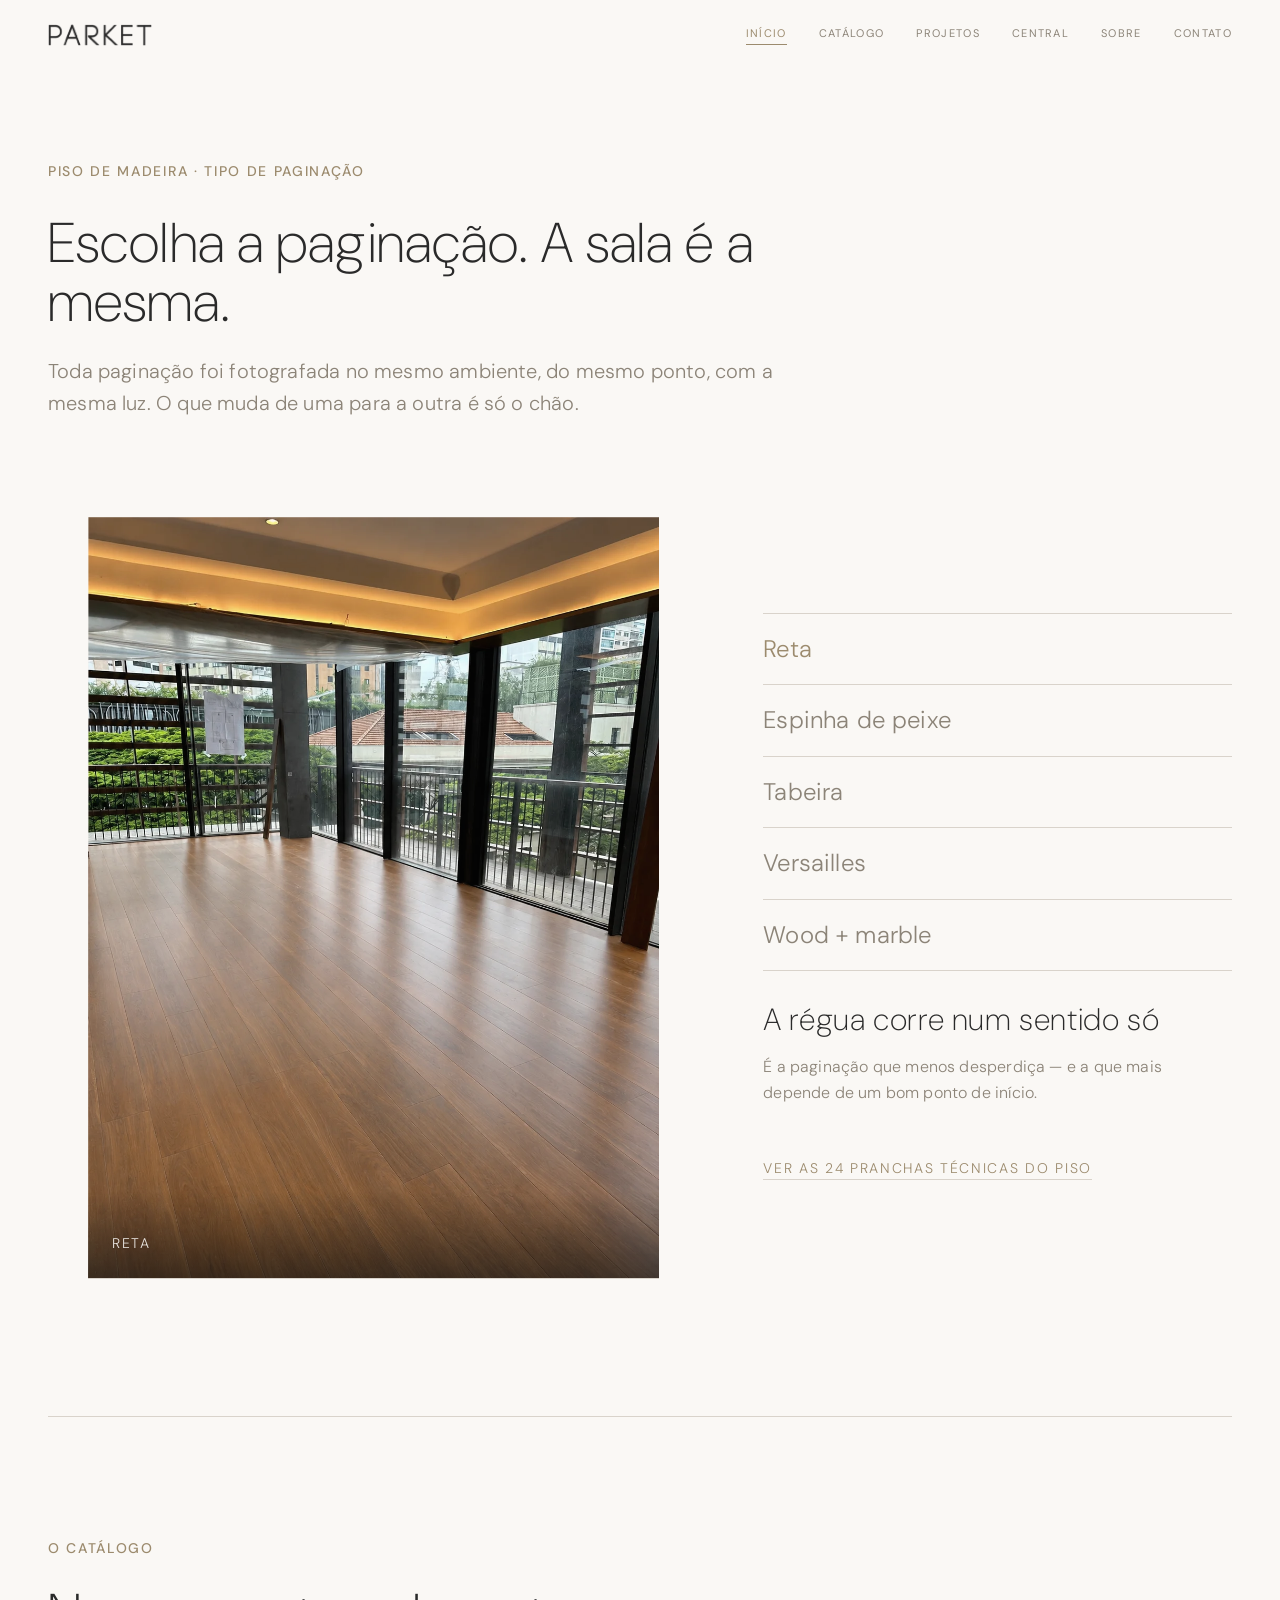
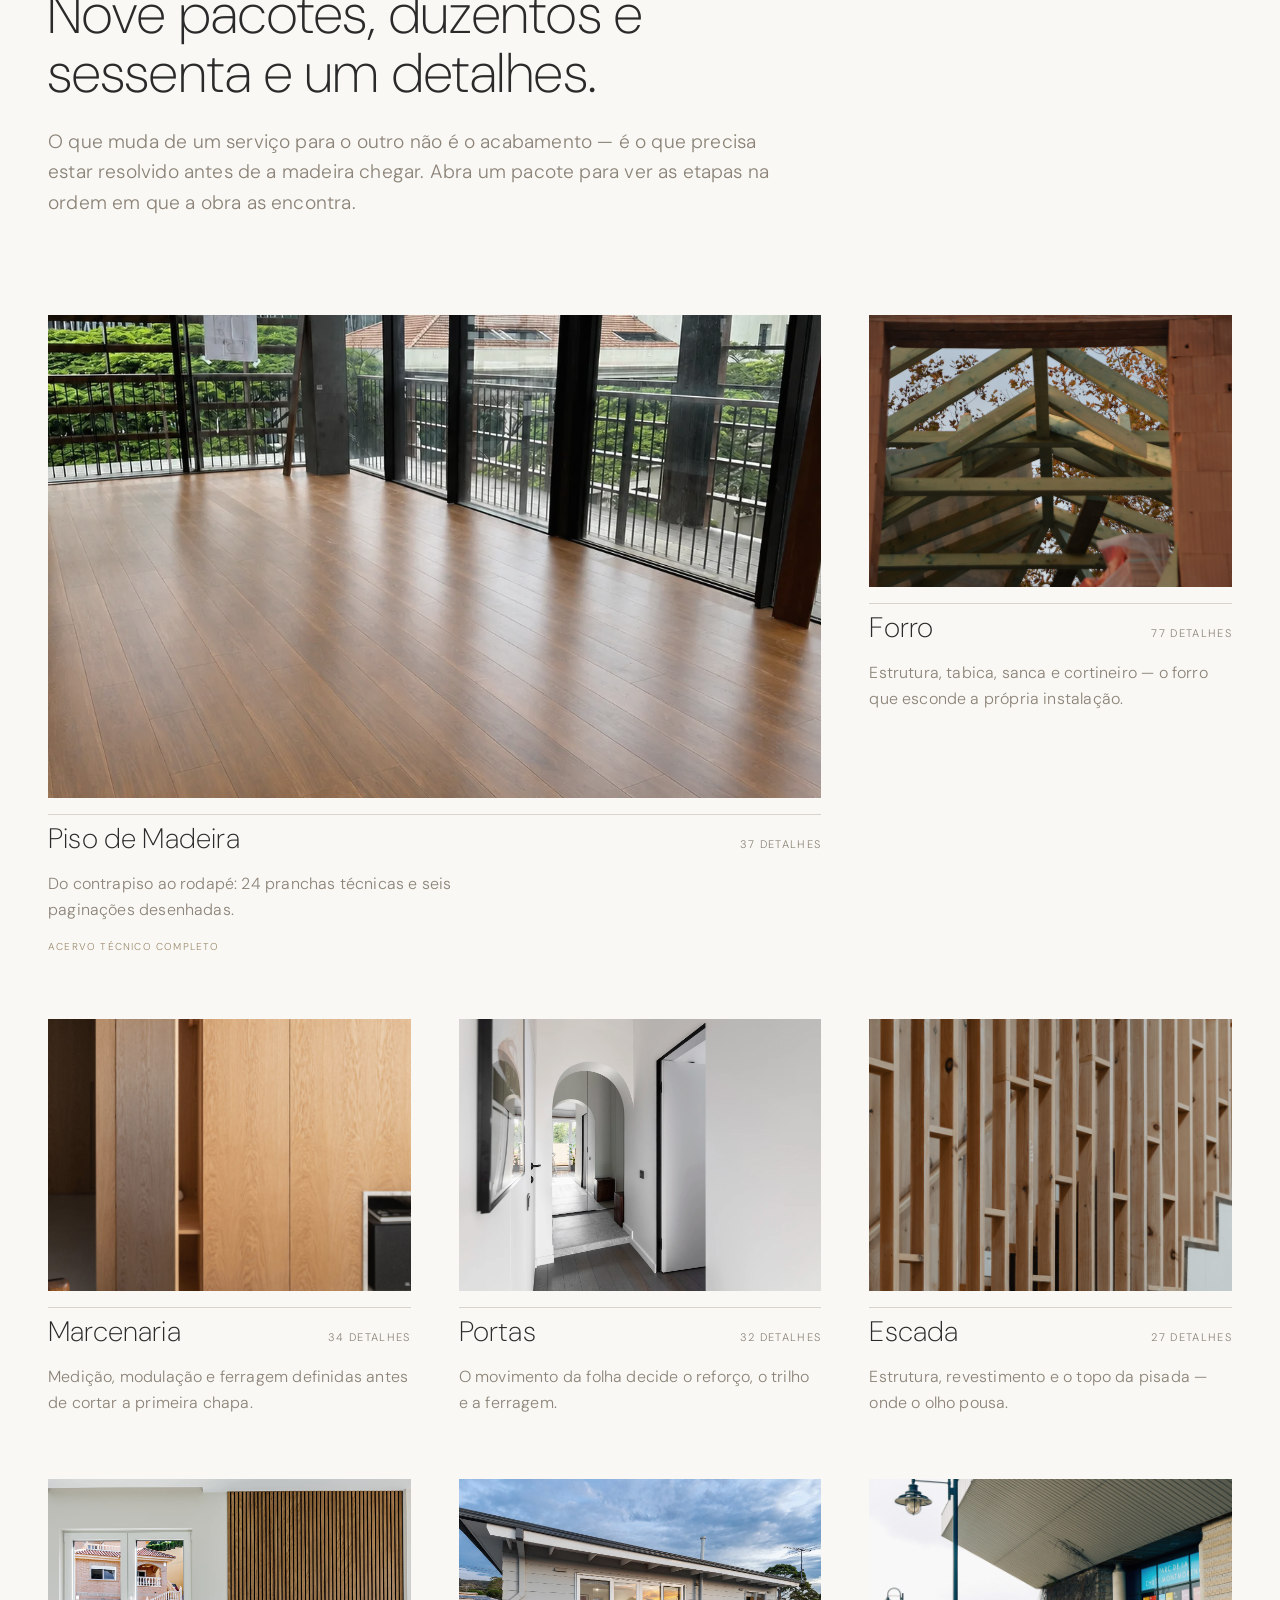
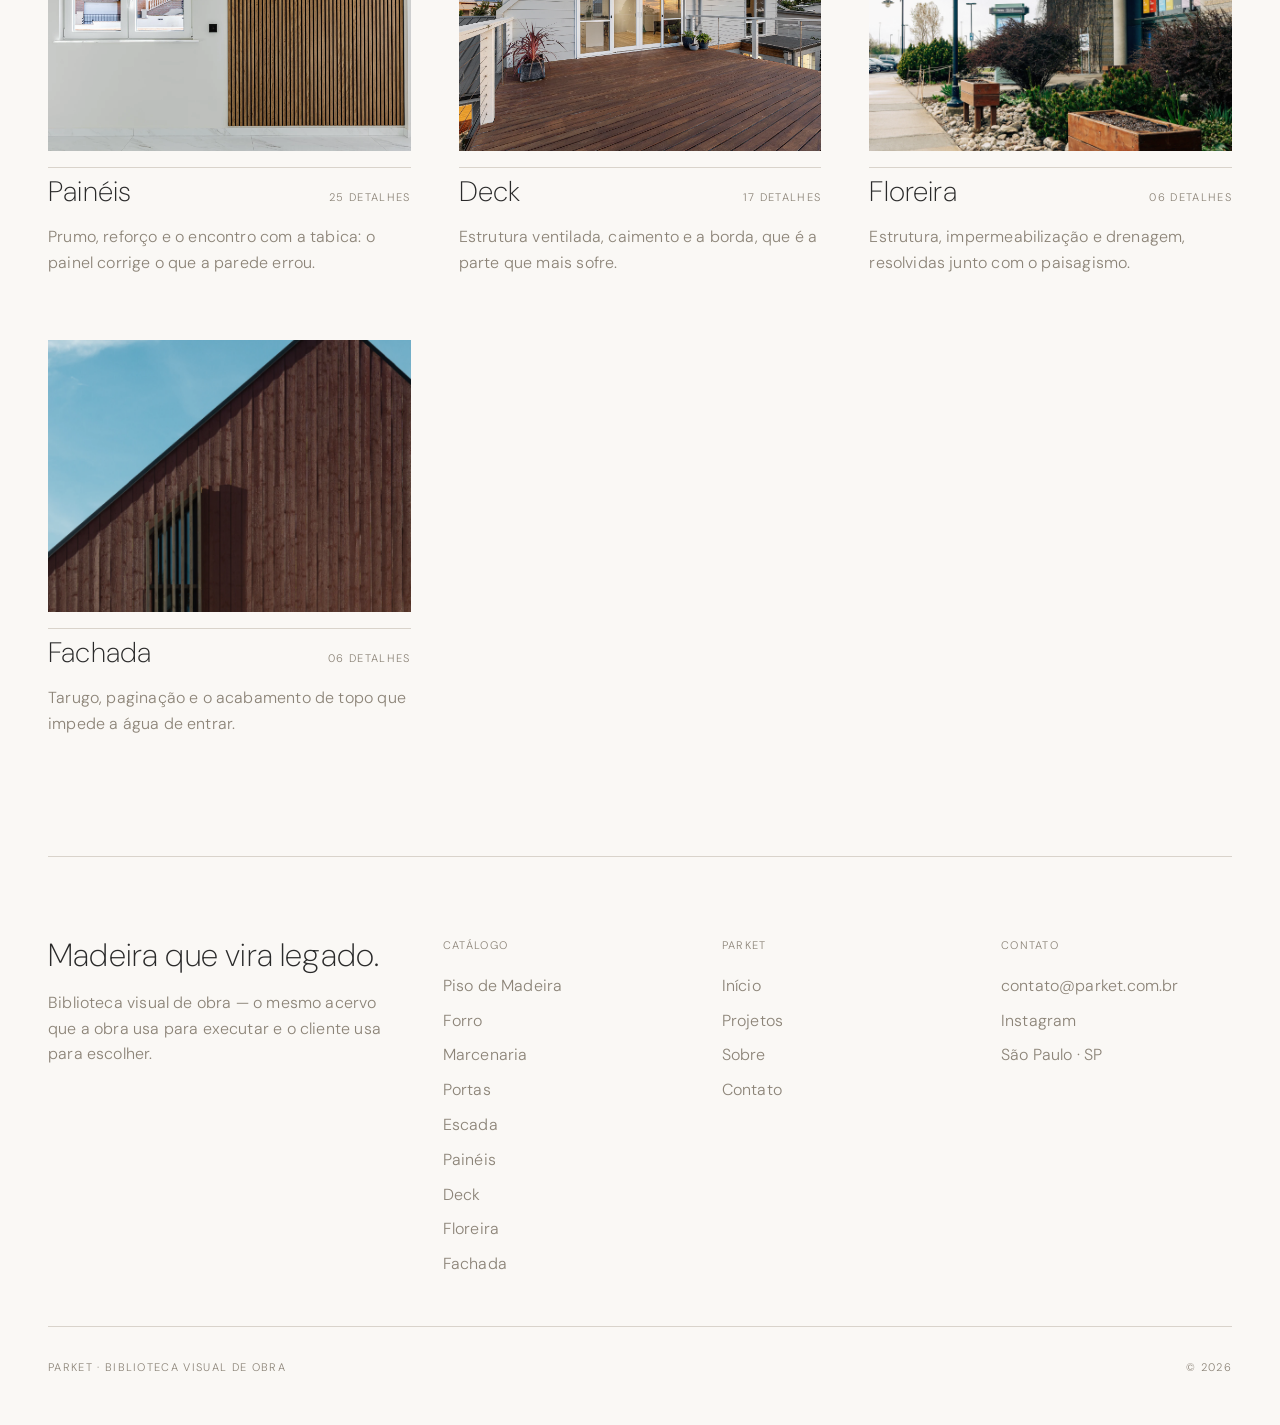
==== commit 95b6c55b: "Catálogo completo: detalhamento, escopo e pré-projeto Traz para o repositório o site que estava só n" ====
--- a/index.html
+++ b/index.html
@@ -4,1066 +4,85 @@
 <meta charset="utf-8">
 <meta name="viewport" content="width=device-width, initial-scale=1">
 <title>Parket · Biblioteca Visual de Obra</title>
+<meta name="description" content="Escolha a paginação do seu piso de madeira no mesmo ambiente e veja o catálogo de obra: nove pacotes, do piso à fachada.">
+<link rel="canonical" href="https://parket.com.br/">
+<meta property="og:type" content="website">
+<meta property="og:site_name" content="Parket">
+<meta property="og:locale" content="pt_BR">
+<meta property="og:url" content="https://parket.com.br/">
+<meta property="og:title" content="Parket · Biblioteca Visual de Obra">
+<meta property="og:description" content="Escolha a paginação do seu piso de madeira no mesmo ambiente e veja o catálogo de obra: nove pacotes, do piso à fachada.">
+<meta property="og:image" content="https://parket.com.br/piso/reta.webp">
+<meta name="twitter:card" content="summary_large_image">
+<meta name="theme-color" content="#faf8f5">
+<link rel="manifest" href="manifest.webmanifest">
+<link rel="apple-touch-icon" href="assets/icone/apple-touch-icon.png">
 <link rel="preconnect" href="https://fonts.googleapis.com">
 <link rel="preconnect" href="https://fonts.gstatic.com" crossorigin>
-<link href="https://fonts.googleapis.com/css2?family=Inter:wght@200;300;400&display=swap" rel="stylesheet">
-<style>
-/* ─────────────────────────────────────────────────────────────
-   Tokens — parket/Tokens e Regras de Código
-   Nada fora desta escala. Espaçamento só em múltiplos de 8.
-   ───────────────────────────────────────────────────────────── */
-:root{
-  --text-display:72px; --text-h1:56px; --text-h2:42px; --text-h3:32px; --text-h4:24px;
-  --text-body-lg:20px; --text-body:18px; --text-small:16px; --text-caption:14px;
-
-  --s-1:8px; --s-2:16px; --s-3:24px; --s-4:32px; --s-5:40px;
-  --s-6:48px; --s-7:64px; --s-8:80px; --s-9:96px; --s-10:120px; --s-11:160px;
-
-  --container:1400px;
-  --dur:.6s; --ease:cubic-bezier(.22,.61,.36,1);
-
-  /* Claro e quente. O preto saiu: a obra é vista na luz do dia. */
-  --papel:#f2efe9;
-  --papel-2:#e6e0d5;
-  --tinta:#171310;
-  --madeira:#8f5f2f;
-  --apagado:rgba(23,19,16,.52);
-  --linha:rgba(23,19,16,.14);
-
-  --font:'Inter',system-ui,-apple-system,'Segoe UI',sans-serif;
-
-  /* Proporção da foto do ambiente de piso e a linha onde o piso
-     encontra o caixilho — em % da própria foto (1086×1448).
-     É este polígono que faz a troca de paginação mexer só no chão.
-
-     O traçado foi medido coluna a coluna nas cinco fotos, não
-     estimado: o recorte segue o MAIOR valor entre elas em cada x.
-     A direção do erro importa — se o corte passar acima da linha
-     real de uma paginação, é o caixilho DELA que vem colado por
-     cima do da sala, e a foto inteira parece pular. Abaixo, só
-     aparece uma nesga do piso da base.
-
-     Duas coisas que o traçado revela e que o olho não adivinha:
-     a linha DESCE de 43,2% na borda esquerda até 41,9% em x≈25%
-     (é a quina do ambiente), e da metade em diante ela é quase
-     uma reta até 57% na borda direita. */
-  --piso-prop:1086/1448;
-  --piso-recorte:polygon(
-    0% 43.2%,  6% 42.9%, 12% 42.5%, 19% 42.1%, 25% 42.0%,
-   34% 42.2%, 40% 42.3%, 45% 43.0%, 50% 44.6%, 55% 45.6%,
-   60% 46.9%, 65% 48.3%, 70% 49.2%, 75% 50.4%, 80% 51.6%,
-   85% 52.9%, 90% 54.7%, 95% 56.3%, 100% 57.0%,
-   100% 100%, 0% 100%);
-}
-
-*,*::before,*::after{box-sizing:border-box}
-html{scroll-behavior:smooth;-webkit-text-size-adjust:100%}
-body{
-  margin:0; background:var(--papel); color:var(--tinta);
-  font-family:var(--font); font-weight:300; font-size:var(--text-body);
-  line-height:1.6; -webkit-font-smoothing:antialiased;
-}
-h1,h2,h3,p{margin:0}
-img{max-width:100%}
-::selection{background:var(--madeira);color:var(--papel)}
-
-.wrap{width:min(100% - var(--s-6)*2, var(--container));margin-inline:auto}
-
-/* ── marca ───────────────────────────────────────────────── */
-.topo{
-  position:fixed; inset:0 0 auto 0; z-index:40;
-  display:flex; align-items:center; justify-content:space-between; gap:var(--s-3);
-  padding:var(--s-3) var(--s-6);
-  font-size:var(--text-caption); letter-spacing:.32em; text-transform:uppercase;
-  font-weight:300; color:var(--apagado); pointer-events:none;
-  background:linear-gradient(var(--papel) 42%, rgba(242,239,233,0));
-}
-.topo b{font-weight:200;letter-spacing:.42em;color:var(--tinta)}
-.topo span{text-align:right;overflow:hidden;text-overflow:ellipsis;white-space:nowrap}
-
-/* ── abertura ────────────────────────────────────────────── */
-.abertura{
-  min-height:100svh; display:flex; flex-direction:column; justify-content:center;
-  padding-block:var(--s-11) var(--s-9);
-}
-.kicker{
-  font-size:var(--text-caption); letter-spacing:.42em; text-transform:uppercase;
-  color:var(--apagado); font-weight:300;
-}
-.abertura h1{
-  font-weight:200; line-height:1.04; letter-spacing:-.01em;
-  font-size:clamp(var(--text-h2), 6vw, var(--text-display));
-  margin-block:var(--s-4) var(--s-3); max-width:16ch;
-}
-.abertura .lead{
-  color:var(--apagado); max-width:52ch;
-  font-size:clamp(var(--text-body), 1.6vw, var(--text-body-lg));
-}
-
-/* ── serviços ────────────────────────────────────────────── */
-.servicos{margin-top:var(--s-9)}
-.servicos .rotulo{margin-bottom:var(--s-4)}
-/* lista à esquerda, prévia do serviço em foco à direita.
-   A prévia estica na altura da lista — as duas colunas fecham juntas. */
-.escolha{
-  display:grid; grid-template-columns:minmax(0,1fr) minmax(0,.85fr);
-  gap:var(--s-7); align-items:stretch;
-}
-.lista{
-  display:grid; gap:0; border-top:1px solid var(--linha);
-  align-content:start;
-}
-
-.previa{
-  position:relative; height:100%; min-height:520px; overflow:hidden;
-  background:var(--papel-2); box-shadow:0 1px 0 var(--linha);
-}
-.previa .quadro{transition:opacity .5s var(--ease)}
-.previa figcaption{
-  position:absolute; inset:auto 0 0 0; z-index:3;
-  padding:var(--s-4) var(--s-3) var(--s-3);
-  font-size:var(--text-caption); letter-spacing:.32em; text-transform:uppercase;
-  color:var(--papel); font-weight:300;
-  background:linear-gradient(transparent, rgba(23,19,16,.62));
-}
-
-/* ── sub-opções: tipo de paginação ────────────────────────
-   Aparecem sob Piso de Madeira quando o serviço está marcado.
-   ───────────────────────────────────────────────────────── */
-.subs{
-  display:grid; grid-template-rows:0fr;
-  transition:grid-template-rows var(--dur) var(--ease);
-  border-bottom:0 solid var(--linha);   /* fechado não desenha 2ª linha */
-}
-.subs.on{grid-template-rows:1fr;border-bottom-width:1px}
-.subs > div{overflow:hidden}
-.subs-int{
-  display:flex; flex-wrap:wrap; gap:var(--s-1) var(--s-4);
-  padding:var(--s-2) 0 var(--s-3) calc(var(--s-2) + var(--s-3));
-  opacity:0; transition:opacity var(--dur) var(--ease);
-}
-.subs.on .subs-int{opacity:1}
-.sub{
-  all:unset; cursor:pointer; color:var(--apagado);
-  font-size:var(--text-small); font-weight:300;
-  padding-bottom:2px; border-bottom:1px solid transparent;
-  transition:color var(--dur) var(--ease), border-color var(--dur) var(--ease);
-}
-.sub:hover{color:var(--tinta)}
-.sub:focus-visible{outline:1px solid var(--madeira);outline-offset:3px}
-.sub[aria-pressed="true"]{color:var(--madeira);border-bottom-color:var(--madeira)}
-
-/* ── varredura: o estilo novo é assentado por cima do antigo ──
-   A máscara em gradiente avança na direção da própria paginação:
-   no sentido da régua para a reta, no eixo do V para o chevron,
-   na diagonal para a espinha, e do centro para fora na tabeira
-   (que assim fecha pela moldura, como na obra).
-   ───────────────────────────────────────────────────────── */
-@property --varre{syntax:'<percentage>';inherits:false;initial-value:0%}
-
-/* O quadro escolhido fica na frente enquanto o antigo esmaece.
-   Sem isto, quem sai por último no DOM volta a cobrir quem entrou —
-   e a paginação nova pisca de volta para a antiga por meio segundo. */
-.previa .quadro.frente{z-index:2}
-
-.previa .quadro.assenta{
-  animation:varrer 1.15s var(--ease) forwards;
-  -webkit-mask-image:linear-gradient(var(--ang,0deg), #000 0 var(--varre), transparent calc(var(--varre) + 14%));
-          mask-image:linear-gradient(var(--ang,0deg), #000 0 var(--varre), transparent calc(var(--varre) + 14%));
-}
-.previa .quadro.assenta.radial{
-  -webkit-mask-image:radial-gradient(circle at 50% 50%, #000 0 var(--varre), transparent calc(var(--varre) + 14%));
-          mask-image:radial-gradient(circle at 50% 50%, #000 0 var(--varre), transparent calc(var(--varre) + 14%));
-}
-@keyframes varrer{from{--varre:0%}to{--varre:118%}}
-.servico{
-  all:unset; display:flex; align-items:center; gap:var(--s-3);
-  padding:var(--s-3) 0; border-bottom:1px solid var(--linha);
-  cursor:pointer; color:var(--tinta);
-  transition:padding-left var(--dur) var(--ease), color var(--dur) var(--ease);
-}
-.servico:hover{padding-left:var(--s-2)}
-.servico:focus-visible{outline:1px solid var(--madeira);outline-offset:4px}
-.marca{
-  width:var(--s-2); height:var(--s-2); flex:none;
-  border:1px solid var(--apagado); border-radius:999px;
-  transition:background var(--dur) var(--ease), border-color var(--dur) var(--ease);
-}
-.servico[aria-pressed="true"] .marca{background:var(--madeira);border-color:var(--madeira)}
-.servico[aria-pressed="true"] .nome{color:var(--madeira)}
-.servico .nome{flex:1;font-size:clamp(var(--text-body-lg), 2.4vw, var(--text-h3));font-weight:200}
-.servico .qtd{
-  font-size:var(--text-caption); color:var(--apagado); letter-spacing:.18em;
-  font-variant-numeric:tabular-nums; text-align:right; flex:none;
-}
-.servico .qtd em{font-style:normal;color:var(--madeira);opacity:.85}
-
-/* ── quadros da prévia ───────────────────────────────────
-   Um quadro por opção, todos empilhados e trocados por
-   opacidade — nada recarrega na troca.
-   ───────────────────────────────────────────────────────── */
-.quadro{
-  position:absolute; inset:0; opacity:0;
-  transition:opacity .9s var(--ease); will-change:opacity;
-}
-.quadro.on{opacity:1}
-.quadro img{
-  width:100%; height:100%; object-fit:cover; display:block;
-  /* grade de unificação — fontes diferentes na mesma temperatura */
-  filter:saturate(.88) contrast(.98);
-}
-
-/* ── piso: a troca de paginação mexe só no chão ───────────
-   As paginações são a mesma foto do mesmo ambiente. O quadro de
-   baixo segura a sala; o de cima entra recortado no polígono do
-   piso — teto, caixilho e vista não se mexem em nenhuma troca.
-
-   O recorte é em % da foto, então o enquadramento tem de ser o da
-   foto e não o do quadro: `.enq` cobre o quadro mantendo a
-   proporção da imagem, e aí 41,4% é sempre a mesma linha do piso,
-   em qualquer largura de tela.
-   ───────────────────────────────────────────────────────── */
-.enq{
-  position:absolute; top:50%; left:50%;
-  transform:translate(-50%,-50%);
-  width:auto; height:auto; min-width:100%; min-height:100%;
-  aspect-ratio:var(--piso-prop);
-}
-.enq img{width:100%;height:100%}
-.enq.piso{clip-path:var(--piso-recorte)}
-
-/* ── detalhamento ─────────────────────────────────────────
-   A prancha técnica do pacote de piso. Os 24 desenhos saem do
-   mesmo DXF de obra: quase todos são a MESMA seção — contrapiso,
-   cola, assoalho — com uma única coisa mudando. A tela é montada
-   para deixar isso à vista: a pilha de camadas fica fixa ao lado
-   e acende a camada em que o detalhe escolhido mexe.
-   ───────────────────────────────────────────────────────── */
-.detalhe{padding-block:var(--s-10);border-top:1px solid var(--linha)}
-.detalhe h2{
-  font-weight:200; line-height:1.06; letter-spacing:-.01em;
-  font-size:clamp(var(--text-h3), 4.4vw, var(--text-h1));
-  margin-block:var(--s-3) var(--s-3); max-width:24ch;
-}
-.detalhe .lead{color:var(--apagado);max-width:56ch;
-  font-size:clamp(var(--text-body),1.5vw,var(--text-body-lg))}
-
-/* Três peças em áreas nomeadas: no desktop o índice e a pilha
-   dividem a coluna estreita; no toque a prancha sobe para logo
-   depois do índice e a pilha fecha embaixo, como legenda. */
-.tec{
-  display:grid;
-  grid-template-columns:minmax(0,.42fr) minmax(0,1fr);
-  grid-template-areas:"idx vis" "pil vis";
-  gap:var(--s-6) var(--s-7); margin-top:var(--s-9); align-items:start;
-}
-.tec-col{display:contents}
-.tec-idx{grid-area:idx}
-.tec-vis{grid-area:vis}
-.pilha{grid-area:pil}
-
-/* índice — a ordem é a da LISTA BIBLIOTECA; a numeração dela fica
-   nos dados e no alt de cada prancha, fora da tela */
-.tec-idx{display:grid;gap:0}
-.grupo{
-  all:unset; cursor:pointer; display:flex; gap:var(--s-2); align-items:baseline;
-  padding:var(--s-2) 0; border-bottom:1px solid var(--linha); color:var(--apagado);
-  transition:color var(--dur) var(--ease), padding-left var(--dur) var(--ease);
-}
-.grupo:hover{color:var(--tinta);padding-left:var(--s-1)}
-.grupo:focus-visible{outline:1px solid var(--madeira);outline-offset:3px}
-.grupo[aria-pressed="true"]{color:var(--madeira)}
-.grupo .rot{flex:1;font-size:var(--text-small)}
-.grupo .qt{font-size:11px;letter-spacing:.16em;opacity:.5;flex:none}
-
-/* prancha — o desenho ocupa o palco */
-.prancha{
-  position:relative; margin:0; background:var(--papel-2);
-  aspect-ratio:1/1; overflow:hidden; box-shadow:0 1px 0 var(--linha);
-}
-.folha{
-  position:absolute; inset:0; opacity:0;
-  display:flex; align-items:center; justify-content:center;
-  transition:opacity .45s var(--ease);
-}
-.folha.on{opacity:1}
-.folha img{
-  max-width:100%; max-height:100%; width:auto; height:auto;
-  /* o DXF vem com fundo branco: multiplicar apaga o branco e deixa
-     só o traço, que assim assenta no papel em vez de flutuar nele */
-  mix-blend-mode:multiply;
-}
-
-.tec-var{display:flex;flex-wrap:wrap;gap:var(--s-1) var(--s-3);margin-top:var(--s-3)}
-.var{
-  all:unset; cursor:pointer; color:var(--apagado); font-size:var(--text-small);
-  padding-bottom:2px; border-bottom:1px solid transparent;
-  transition:color var(--dur) var(--ease), border-color var(--dur) var(--ease);
-}
-.var:hover{color:var(--tinta)}
-.var:focus-visible{outline:1px solid var(--madeira);outline-offset:3px}
-.var[aria-pressed="true"]{color:var(--madeira);border-bottom-color:var(--madeira)}
-
-.tec-txt{margin-top:var(--s-4);display:grid;gap:var(--s-2);max-width:60ch}
-.tec-txt h3{font-weight:200;font-size:clamp(var(--text-h4),2.4vw,var(--text-h3));
-  line-height:1.15;letter-spacing:-.005em}
-.tec-txt p{color:var(--apagado);font-size:clamp(var(--text-small),1.2vw,var(--text-body))}
-/* o que separa esta variante da irmã — some quando o detalhe é único */
-.tec-txt .muda{
-  display:flex; align-items:baseline; gap:var(--s-2);
-  font-size:var(--text-caption); color:var(--madeira); margin-top:var(--s-1);
-}
-.tec-txt .muda b{
-  font-weight:300; letter-spacing:.28em; text-transform:uppercase;
-  font-size:11px; color:var(--apagado); flex:none;
-}
-
-/* ── pilha de camadas ─────────────────────────────────────
-   O mesmo corte de todos os desenhos, reduzido a três faixas.
-   Acende a que o detalhe escolhido toca — é o que ensina a ler
-   as 24 pranchas como variações de uma coisa só.
-   ───────────────────────────────────────────────────────── */
-.pilha{margin:0;display:grid;gap:var(--s-2);align-self:start}
-.pilha svg{width:100%;height:auto;display:block;overflow:visible}
-.pilha .cam{transition:opacity var(--dur) var(--ease), fill var(--dur) var(--ease)}
-.pilha .rotulo-cam{
-  font-size:8px; letter-spacing:.16em; fill:var(--apagado);
-  transition:fill var(--dur) var(--ease);
-}
-.pilha .cam.acesa .rotulo-cam{fill:var(--madeira)}
-.pilha .traco{stroke:var(--apagado);stroke-width:.6;fill:none;
-  transition:stroke var(--dur) var(--ease)}
-.pilha .cam.acesa .traco{stroke:var(--madeira)}
-.pilha .corpo{fill:var(--apagado);opacity:.16;transition:opacity var(--dur) var(--ease),fill var(--dur) var(--ease)}
-.pilha .cam.acesa .corpo{fill:var(--madeira);opacity:.34}
-.pilha .cam.apagada{opacity:.4}
-.pilha .legenda-pilha{font-size:var(--text-caption);color:var(--apagado);letter-spacing:.02em}
-
-/* ── encerramento ────────────────────────────────────────── */
-.fim{
-  min-height:70svh; display:flex; flex-direction:column;
-  align-items:center; justify-content:center; gap:var(--s-3);
-  padding-block:var(--s-10); text-align:center;
-}
-.fim .risco{width:var(--s-8);height:1px;background:var(--madeira);margin-bottom:var(--s-3);
-  transform:scaleX(0);transform-origin:center;transition:transform 1.2s var(--ease)}
-.fim.on .risco{transform:scaleX(1)}
-.fim p{opacity:0;transition:opacity 1s var(--ease) .2s}
-.fim.on p{opacity:1}
-.assinatura{font-size:var(--text-caption);letter-spacing:.42em;text-transform:uppercase;
-  color:var(--apagado);font-weight:300}
-.fim .frase{font-size:clamp(var(--text-h4),3vw,var(--text-h3));font-weight:200;
-  color:var(--tinta);max-width:20ch;line-height:1.2}
-
-@media (max-width:900px){
-  /* sem hover no toque: a prévia vira uma faixa acima da lista */
-  .escolha{grid-template-columns:1fr;gap:var(--s-4)}
-  .previa{height:auto;min-height:0;aspect-ratio:4/3;order:-1}
-  /* o índice deixa de ser coluna e vira cabeçalho rolável da prancha */
-  .tec{grid-template-columns:1fr;grid-template-areas:"idx" "vis" "pil";gap:var(--s-5)}
-  .pilha{max-width:340px}
-}
-@media (max-width:768px){
-  :root{--s-6:24px}
-  .topo{padding:var(--s-3) var(--s-3)}
-  .servico{gap:var(--s-2)}
-  .servico .nome{font-size:var(--text-body-lg)}
-  .servico .qtd{font-size:11px;letter-spacing:.04em}
-  .previa figcaption{letter-spacing:.16em;padding:var(--s-4) var(--s-2) var(--s-2)}
-}
-@media (prefers-reduced-motion:reduce){
-  html{scroll-behavior:auto}
-  *,*::before,*::after{transition-duration:.01ms !important;animation-duration:.01ms !important}
-}
-</style>
+<link href="https://fonts.googleapis.com/css2?family=DM+Sans:opsz,wght@9..40,200;9..40,300;9..40,400;9..40,500&display=swap" rel="stylesheet">
+<link rel="stylesheet" href="assets/site.css">
+<link rel="stylesheet" href="assets/paginacao.css">
 </head>
 <body>
 
-<div class="topo"><b>Parket</b><span id="ctx">Biblioteca de obra</span></div>
+<main>
+  <!-- ───────────── o produto ─────────────
+       O site abre no que o cliente escolhe: a sala com o piso
+       dele. Nada de manifesto antes — a primeira coisa na tela
+       é a decisão que ele veio tomar.
+       ───────────────────────────────────── -->
+  <section class="pag topo-produto wrap" id="paginacao">
+    <div class="pag-cab">
+      <p class="kicker">Piso de madeira · Tipo de paginação</p>
+      <h1>Escolha a paginação. A sala é a mesma.</h1>
+      <p class="lead">Toda paginação foi fotografada no mesmo ambiente, do mesmo ponto, com a mesma luz. O que muda de uma para a outra é só o chão.</p>
+    </div>
 
-<main>
-  <!-- ───────────── abertura ───────────── -->
-  <section class="abertura wrap">
-    <p class="kicker">Projeto · Residência Alto de Pinheiros</p>
-    <h1>O que acontece antes da madeira.</h1>
-    <p class="lead">Cada etapa desta obra tem uma razão de existir. Selecione os serviços contratados e veja o que será executado em cada um deles.</p>
-
-    <div class="servicos">
-      <p class="kicker rotulo">Serviços contratados</p>
-      <div class="escolha">
-        <div class="lista" id="lista"></div>
-        <figure class="previa" id="previa" aria-hidden="true"></figure>
+    <div class="pag-grade">
+      <figure class="previa" id="previa" aria-label="Ambiente com a paginação escolhida"></figure>
+      <div class="pag-lado">
+        <div class="pag-lista" id="pag-lista" role="group" aria-label="Tipo de paginação"></div>
+        <div class="pag-txt" id="pag-txt"></div>
+        <p class="pag-ir"><a href="piso.html">Ver as 24 pranchas técnicas do piso</a></p>
       </div>
     </div>
   </section>
 
-  <!-- ───────────── detalhamento ─────────────
-       As 24 pranchas do pacote de piso. O SVG da pilha é escrito
-       à mão para falar a mesma língua dos DXF: traço fino, rótulo
-       em caixa alta, linha de chamada. Ele não ilustra um detalhe
-       — ele mostra a seção que todos eles compartilham.
-       ───────────────────────────────────────── -->
-  <section class="detalhe" id="detalhe">
-    <div class="wrap">
-      <p class="kicker">Detalhamento · Piso de madeira</p>
-      <h2>Vinte e quatro desenhos, uma seção só.</h2>
-      <p class="lead">Do contrapiso ao rodapé, quase toda prancha desta obra é a mesma seção — contrapiso regularizado, cola PU, assoalho — com uma única coisa mudando de lugar. Escolha o detalhe à esquerda: a pilha ao lado acende a camada em que ele mexe.</p>
+  <!-- ───────────── catálogo ─────────────
+       Os nove serviços, cada um com a sua página.
+       Montado a partir de SERVICOS para não haver duas verdades.
+       ───────────────────────────────────── -->
+  <section class="catalogo wrap" id="catalogo">
+    <p class="kicker">O catálogo</p>
+    <h2>Nove pacotes, duzentos e sessenta e um detalhes.</h2>
+    <p class="lead">O que muda de um serviço para o outro não é o acabamento — é o que precisa estar resolvido antes de a madeira chegar. Abra um pacote para ver as etapas na ordem em que a obra as encontra.</p>
 
-      <div class="tec">
-        <div class="tec-col">
-          <nav class="tec-idx" id="tec-idx" aria-label="Detalhes de piso"></nav>
-
-          <figure class="pilha" id="pilha">
-            <svg viewBox="0 0 240 118" role="img"
-                 aria-label="Seção comum a todas as pranchas: contrapiso regularizado, cola PU e assoalho Parket">
-              <!-- planta: a paginação é vista de cima, não em corte -->
-              <g class="cam" data-cam="desenho" opacity="0">
-                <path class="traco" d="M4 10 H112 M4 17 H112" stroke-dasharray="18 4"/>
-                <path class="traco" d="M116 13 H140"/>
-                <text class="rotulo-cam" x="144" y="16">EM PLANTA</text>
-              </g>
-              <!-- encontro: a borda onde o piso topa com outra coisa -->
-              <g class="cam" data-cam="encontro" opacity="0">
-                <path class="traco" d="M112 30 V106" stroke-dasharray="3 3"/>
-                <path class="traco" d="M116 30 H140"/>
-                <text class="rotulo-cam" x="144" y="33">NA BORDA</text>
-              </g>
-              <!-- assoalho -->
-              <g class="cam" data-cam="assoalho">
-                <rect class="corpo" x="4" y="44" width="108" height="12"/>
-                <rect class="traco" x="4" y="44" width="108" height="12"/>
-                <path class="traco" d="M116 50 H140"/>
-                <text class="rotulo-cam" x="144" y="53">ASSOALHO</text>
-              </g>
-              <!-- cola: linha fina, rótulo puxado para baixo na diagonal
-                   como nas linhas de chamada do próprio DXF -->
-              <g class="cam" data-cam="cola">
-                <rect class="corpo" x="4" y="56" width="108" height="5"/>
-                <rect class="traco" x="4" y="56" width="108" height="5"/>
-                <path class="traco" d="M116 58.5 L134 66 H140"/>
-                <text class="rotulo-cam" x="144" y="69">COLA PU</text>
-              </g>
-              <!-- contrapiso: encosta na cola, para que a pilha siga
-                   fechada quando não há camada intercalada -->
-              <g class="cam" data-cam="contrapiso">
-                <rect class="corpo" x="4" y="61" width="108" height="45"/>
-                <rect class="traco" x="4" y="61" width="108" height="45"/>
-                <path class="traco" d="M116 95 L134 100 H140"/>
-                <text class="rotulo-cam" x="144" y="103">CONTRAPISO</text>
-              </g>
-              <!-- intercalada: barrote, suporte telescópico ou tubulação
-                   aquecida. Assenta sobre o topo do contrapiso. -->
-              <g class="cam" data-cam="entre" opacity="0">
-                <rect class="corpo" x="4" y="61" width="108" height="11"/>
-                <rect class="traco" x="4" y="61" width="108" height="11"/>
-                <path class="traco" d="M116 66.5 L134 82 H140"/>
-                <text class="rotulo-cam" x="144" y="85">INTERCALADA</text>
-              </g>
-            </svg>
-            <figcaption class="legenda-pilha" id="pilha-nota"></figcaption>
-          </figure>
-        </div>
-
-        <div class="tec-vis">
-          <figure class="prancha" id="prancha"></figure>
-          <div class="tec-var" id="tec-var" role="group" aria-label="Variantes do detalhe"></div>
-          <div class="tec-txt" id="tec-txt"></div>
-        </div>
-      </div>
-    </div>
-  </section>
-
-  <!-- ───────────── encerramento ───────────── -->
-  <section class="fim" id="fim">
-    <span class="risco"></span>
-    <p class="frase">Madeira que vira legado.</p>
-    <p class="assinatura">Parket · Biblioteca Visual de Obra</p>
-    <p class="assinatura" style="letter-spacing:.2em;opacity:.5">© 2026</p>
+    <div class="grade" id="grade"></div>
   </section>
 </main>
 
+<footer data-rodape></footer>
+
+<script src="assets/dados.js"></script>
+<script src="assets/site.js"></script>
+<script src="assets/paginacao.js"></script>
 <script>
-/* ─────────────────────────────────────────────────────────────
-   Dados — um roteiro próprio por serviço.
-
-   `itens` é a contagem real de detalhes da LISTA BIBLIOTECA.docx.
-   `doc` marca as etapas com foto de obra própria; as demais usam
-   referência externa e existem para o cliente entender o serviço
-   enquanto o acervo de Piso não se estende aos outros pacotes.
-
-   A prévia usa `etapas[0].img` e a contagem. O resto de cada etapa
-   — num, título, texto, doc — é o acervo escrito, guardado aqui
-   para quando voltar a existir uma tela que o percorra.
-   ───────────────────────────────────────────────────────────── */
-const SERVICOS = [
-  {
-    nome:'Piso de Madeira', itens:37, subs:true,
-    etapas:[
-      { num:'1.5', etapa:'Remoção de piso existente', titulo:'O piso antigo sai por inteiro',
-        texto:'O que fica é a base. É a partir dela que todo o resto é decidido.',
-        img:'assets/1.5.webp', doc:true },
-      { num:'1.1', etapa:'Piso em contato com solo', titulo:'O solo libera umidade o ano inteiro',
-        texto:'Entre a terra e a madeira existem camadas. Cada uma interrompe uma parte desse caminho.',
-        img:'assets/1.1.webp', doc:true },
-      { num:'1.3', etapa:'Impermeabilização', titulo:'Uma camada contínua sela o contrapiso',
-        texto:'É ela que separa a umidade da madeira. Não há segunda chance depois do piso instalado.',
-        img:'assets/1.3.webp', doc:true },
-      { num:'1.2', etapa:'Autonivelante', titulo:'Nenhum contrapiso é perfeitamente plano',
-        texto:'A massa corre sozinha e corrige o que o olho não enxerga.',
-        img:'assets/1.2.webp', doc:true },
-      { num:'1.4', etapa:'Endurecimento de contrapiso', titulo:'O endurecedor fecha os poros do concreto',
-        texto:'A base para de soltar pó e passa a segurar a cola.',
-        img:'assets/1.4.webp', doc:true },
-      { num:'2.1', etapa:'Tipo de paginação', titulo:'A paginação é decidida antes da primeira régua',
-        texto:'Reta, chevron, espinha de peixe ou tabeira. O desenho define o corte e o desperdício.',
-        img:'assets/web/piso-6.webp', paginacao:true },
-      { num:'3.1', etapa:'Rodapé e transições', titulo:'O encontro com a parede é o último detalhe',
-        texto:'Rodapé invertido, cordão ou peça personalizada — e cada mudança de ambiente pede uma transição.',
-        img:'assets/web/piso-7.webp' },
-    ]
-  },
-  {
-    nome:'Forro', itens:77,
-    etapas:[
-      { num:'7.1', etapa:'Estrutura', titulo:'O forro começa preso na laje',
-        texto:'Parafusada ou fincapino. A escolha muda o pé-direito final e o que pode ser pendurado depois.',
-        img:'assets/web/forro-1.webp' },
-      { num:'8.1', etapa:'Paginação', titulo:'A régua nasce de um ponto só',
-        texto:'O início da paginação é definido em projeto para que as emendas caiam onde ninguém olha.',
-        img:'assets/web/forro-2.webp' },
-      { num:'8.5', etapa:'Tabica', titulo:'A tabica é a sombra que separa forro e parede',
-        texto:'Simples, com painel passante ou em ripado. É o detalhe que faz o forro parecer flutuar.',
-        img:'assets/web/forro-3.webp' },
-      { num:'8.6', etapa:'Sanca iluminada', titulo:'A luz nasce dentro do forro',
-        texto:'Régua, painel ou ripado sobre barrote ou laje. A fita de LED some e só a luz aparece.',
-        img:'assets/web/forro-4.webp' },
-      { num:'8.7', etapa:'Cortineiro', titulo:'A cortina desaparece dentro da madeira',
-        texto:'O trilho fica embutido. O tecido cai do forro sem nenhuma ferragem à vista.',
-        img:'assets/web/forro-5.webp' },
-      { num:'10.1', etapa:'Grelha de ar-condicionado', titulo:'O ar sai sem quebrar o desenho',
-        texto:'A grelha é revestida na mesma régua do forro e entra na paginação como se fosse parte dela.',
-        img:'assets/web/forro-6.webp' },
-    ]
-  },
-  {
-    nome:'Marcenaria', itens:34,
-    etapas:[
-      { num:'25.1', etapa:'Medição final e prumo', titulo:'A medição só vale com a obra pronta',
-        texto:'Parede fora de prumo vira folga na porta. A conferência acontece antes de cortar qualquer chapa.',
-        img:'assets/web/marcenaria-1.webp' },
-      { num:'25.3', etapa:'Pontos elétricos e hidráulicos', titulo:'Cada ponto tem que existir antes do móvel',
-        texto:'Tomada, rabicho de LED e ponto hidráulico posicionados em projeto — depois só há gambiarra.',
-        img:'assets/web/marcenaria-2.webp' },
-      { num:'26.2', etapa:'Modulação definida', titulo:'A modulação organiza tudo o que vem depois',
-        texto:'Larguras, alturas e frentes decididas de uma vez. É o que garante o alinhamento entre módulos.',
-        img:'assets/web/marcenaria-3.webp' },
-      { num:'26.3', etapa:'Puxadores', titulo:'A mão encontra o móvel em um ponto escolhido',
-        texto:'Perfil de alumínio, cava, fecho toque ou puxador sobreposto. Cada um pede uma folga diferente.',
-        img:'assets/web/marcenaria-4.webp' },
-      { num:'26.8', etapa:'Perfil LED', titulo:'A iluminação entra na estrutura, não em cima dela',
-        texto:'Perfil embutido com sensor de presença. O móvel acende sem mostrar de onde vem a luz.',
-        img:'assets/web/marcenaria-5.webp' },
-    ]
-  },
-  {
-    nome:'Portas', itens:32,
-    etapas:[
-      { num:'19.1', etapa:'Vão requadrado e batente', titulo:'O vão é corrigido antes da porta chegar',
-        texto:'Requadro e batente metálico deixam a alvenaria pronta para receber a folha sem folga aparente.',
-        img:'assets/web/portas-1.webp' },
-      { num:'20.1', etapa:'Tipo de porta', titulo:'O movimento da porta muda o projeto inteiro',
-        texto:'De correr, escamoteável, painel, camarão ou pivô. Cada tipo exige um reforço e um trilho próprios.',
-        img:'assets/web/portas-2.webp' },
-      { num:'20.2', etapa:'Material de revestimento', titulo:'A folha recebe o mesmo acabamento do ambiente',
-        texto:'Madeira, laca, vidro ou espelho. O revestimento define o peso e, por consequência, a ferragem.',
-        img:'assets/web/portas-3.webp' },
-      { num:'20.4', etapa:'Ferragens', titulo:'A ferragem é escolhida pelo peso da folha',
-        texto:'Fechadura padrão, eletrônica ou dobradiça invisível. É o que decide se a porta envelhece bem.',
-        img:'assets/web/portas-4.webp' },
-      { num:'20.5', etapa:'Puxador cava', titulo:'O puxador some dentro da própria folha',
-        texto:'Quadrado, palito, contínuo ou cava horizontal — usinado na madeira, sem nada aplicado.',
-        img:'assets/web/portas-5.webp' },
-    ]
-  },
-  {
-    nome:'Escada', itens:27,
-    etapas:[
-      { num:'10.1', etapa:'Estrutura', titulo:'A escada bruta define o revestimento possível',
-        texto:'Concreto ou metálica, com ou sem espera para o degrau. A medida bruta é conferida degrau a degrau.',
-        img:'assets/web/escada-1.webp' },
-      { num:'10.4', etapa:'Revestimento', titulo:'Lâmina, régua ou ripado',
-        texto:'A escolha muda a espessura da pisada e o desenho do espelho — e não dá para trocar depois.',
-        img:'assets/web/escada-2.webp' },
-      { num:'11.2', etapa:'Topo da pisada', titulo:'O topo é onde o olho pousa',
-        texto:'Topo em 45°, aparente ou passante. É o detalhe que separa uma escada bem-feita das outras.',
-        img:'assets/web/escada-3.webp' },
-      { num:'11.2.4', etapa:'Rebaixo LED', titulo:'A luz corre por baixo do degrau',
-        texto:'Um rebaixo usinado esconde a fita e ilumina o degrau seguinte sem ofuscar quem sobe.',
-        img:'assets/web/escada-4.webp' },
-      { num:'11.4', etapa:'Corrimão', titulo:'A mão desliza sem encontrar emenda',
-        texto:'Topo, rebaixado simples ou rebaixado com LED. O corrimão acompanha a curva sem quebrar.',
-        img:'assets/web/escada-5.webp' },
-    ]
-  },
-  {
-    nome:'Painéis', itens:25,
-    etapas:[
-      { num:'22.1', etapa:'Prumo da parede', titulo:'A parede quase nunca está no prumo',
-        texto:'O painel corrige o que a alvenaria errou — mas só se a folga estiver prevista em projeto.',
-        img:'assets/web/paineis-1.webp' },
-      { num:'22.6', etapa:'Reforços e pontos elétricos', titulo:'O que vai pendurado precisa de reforço',
-        texto:'TV, caixa de som e tomadas mimetizadas exigem reforço e ponto elétrico antes do fechamento.',
-        img:'assets/web/paineis-2.webp' },
-      { num:'23.1', etapa:'Tipo de painel', titulo:'Régua, lâmina, ripado ou toblerone',
-        texto:'Cada perfil devolve a luz de um jeito. O ripado marca sombra; a lâmina apaga a emenda.',
-        img:'assets/web/paineis-3.webp' },
-      { num:'23.4', etapa:'Porta mimetizada', titulo:'A porta desaparece dentro do painel',
-        texto:'Mesma paginação, mesma folga, sem batente aparente. Só quem sabe onde fica consegue achar.',
-        img:'assets/web/paineis-4.webp' },
-      { num:'23.5', etapa:'Encontro com a tabica', titulo:'O painel termina antes de tocar o forro',
-        texto:'Entrando na tabica, faceando ou com rebaixo superior. É o encontro que revela o cuidado.',
-        img:'assets/web/paineis-5.webp' },
-    ]
-  },
-  {
-    nome:'Deck', itens:17,
-    etapas:[
-      { num:'4.1', etapa:'Estrutura', titulo:'O deck flutua sobre barrote ou alumínio',
-        texto:'A estrutura garante caimento e ventilação por baixo. Sem ela, a madeira apodrece de dentro.',
-        img:'assets/web/deck-1.webp' },
-      { num:'5.1', etapa:'Sentido de paginação', titulo:'A régua acompanha o percurso',
-        texto:'O sentido é definido pela circulação e pela luz — e determina onde ficam as emendas.',
-        img:'assets/web/deck-2.webp' },
-      { num:'5.4', etapa:'Deck elevado', titulo:'O desnível vira degrau ou vira rampa',
-        texto:'Rebaixo de contrapiso, degrau em nível ou rampa. A decisão é tomada antes da estrutura subir.',
-        img:'assets/web/deck-3.webp' },
-      { num:'5.6', etapa:'Borda e testeira de piscina', titulo:'A borda é o detalhe que mais sofre',
-        texto:'Testeira e acabamento de topo protegem a ponta da régua do contato direto com a água.',
-        img:'assets/web/deck-4.webp' },
-      { num:'6.1', etapa:'Alçapão e recortes', titulo:'O que precisa de manutenção precisa abrir',
-        texto:'Alçapão, ralo e ponto de LED entram na paginação para sumir dentro do desenho.',
-        img:'assets/web/deck-5.webp' },
-    ]
-  },
-  {
-    nome:'Floreira', itens:6,
-    etapas:[
-      { num:'13.1', etapa:'Estrutura', titulo:'Concreto ou barrote sustentam a floreira',
-        texto:'A madeira nunca carrega a terra sozinha. A estrutura decide quanto peso ela pode receber.',
-        img:'assets/web/floreira-1.webp' },
-      { num:'14.2', etapa:'Base', titulo:'A base é impermeabilizada antes de tudo',
-        texto:'Entre a terra úmida e a madeira existe sempre uma barreira. É o que faz a floreira durar.',
-        img:'assets/web/floreira-2.webp' },
-      { num:'14.3', etapa:'Topo', titulo:'O topo recebe o acabamento final',
-        texto:'É a face mais exposta ao sol e à água — e a que define a leitura da peça de longe.',
-        img:'assets/web/floreira-3.webp' },
-      { num:'15', etapa:'Recortes e drenagem', titulo:'A água precisa de um caminho de saída',
-        texto:'Recortes de dreno e formato reto ou orgânico são resolvidos junto com o paisagismo.',
-        img:'assets/web/floreira-4.webp' },
-    ]
-  },
-  {
-    nome:'Fachada', itens:6,
-    etapas:[
-      { num:'16.1', etapa:'Estrutura', titulo:'A fachada é fixada em tarugo',
-        texto:'O tarugo afasta a madeira da alvenaria e cria a ventilação que impede o empenamento.',
-        img:'assets/web/fachada-1.webp' },
-      { num:'17.1', etapa:'Tipo de paginação', titulo:'Peça única ou paginação aleatória',
-        texto:'A peça única exige comprimento e seleção; a aleatória distribui as emendas pelo desenho.',
-        img:'assets/web/fachada-2.webp' },
-      { num:'17.1.2', etapa:'Paginação aleatória', titulo:'A sombra faz parte do projeto',
-        texto:'O relevo entre réguas muda a fachada ao longo do dia. É desenhado, não é consequência.',
-        img:'assets/web/fachada-3.webp' },
-      { num:'18.1', etapa:'Acabamento de topo', titulo:'O topo é protegido por perfil metálico',
-        texto:'É a ponta mais vulnerável da fachada. O perfil impede que a água entre pela cabeça da régua.',
-        img:'assets/web/fachada-4.webp' },
-    ]
-  },
-];
-
-/* Sub-opções de 2.1 — o catálogo de piso, em biblioteca/piso.
-
-   Regra do acervo: toda paginação é fotografada no MESMO ambiente,
-   do mesmo ponto, com a mesma luz. Só o chão muda de uma para a
-   outra. É isso que deixa a comparação honesta — o cliente vê a
-   diferença da paginação, não a diferença da foto.
-
-   A sala vem sempre de PISO_BASE; a foto da paginação entra por
-   cima recortada em --piso-recorte, de modo que a troca não mexe
-   em teto, caixilho nem vista.
-
-   `ang` é a direção em que o estilo novo é assentado sobre o
-   antigo: segue o sentido da própria paginação.
-
-   Falta a foto de 2.1.2 Chevron — o desenho técnico dela está em
-   dxf-png/. Basta fotografar no mesmo enquadramento, salvar em
-   piso/ e acrescentar a linha aqui: nada mais precisa mudar. */
-const PISO_BASE = 'piso/reta.webp';   // a sala; o chão dela é a Reta
-
-const PAGINACOES = [
-  { num:'2.1.1', nome:'Reta', img:'piso/reta.webp', ang:'0deg',
-    titulo:'A régua corre num sentido só',
-    texto:'É a paginação que menos desperdiça — e a que mais depende de um bom ponto de início.' },
-  { num:'2.1.3', nome:'Espinha de peixe', img:'piso/espinha-de-peixe.jpg', ang:'135deg',
-    titulo:'O desenho nasce do encaixe, não do corte',
-    texto:'As réguas continuam retas e se encostam a 90°. O padrão vem da posição, não da usinagem.' },
-  { num:'2.1.4', nome:'Tabeira', img:'piso/tabeira.jpg', radial:true,
-    titulo:'Uma moldura contorna o ambiente',
-    texto:'O campo corre por dentro e a tabeira fecha o perímetro. Ela é sempre a última a ser assentada.' },
-  { num:'2.1.5', nome:'Versailles', img:'piso/versailles.jpg', radial:true,
-    titulo:'O painel se repete como um módulo',
-    texto:'Cada quadro é montado antes de descer ao contrapiso. A paginação parte do centro do ambiente.' },
-  { num:'2.1.6', nome:'Wood + marble', img:'piso/wood-marble.jpg', ang:'45deg',
-    titulo:'O mármore entra como parte da paginação',
-    texto:'A pedra é embutida na própria régua. Exige usinagem por peça e paginação fechada antes do corte.' },
-];
-
-const $ = s => document.querySelector(s);
-
-/* ── prévia ao lado da lista ──────────────────────────────
-   Um quadro por serviço, todos montados de uma vez e trocados
-   por opacidade — nada recarrega na troca.
-   ───────────────────────────────────────────────────────── */
-const previa = $('#previa');
-
-/* Um quadro por serviço + um por paginação, todos no mesmo empilhamento.
-   Os índices de paginação começam em SERVICOS.length.
-
-   Entre os dois grupos entra o quadro-sala: ele carrega o ambiente
-   inteiro e fica aceso durante toda a escolha de paginação. Os
-   quadros de paginação vêm depois no DOM (portanto por cima) e são
-   recortados no piso — o que troca na tela é só o chão. */
-const PAG0 = SERVICOS.length;
-const previaFontes = [
-  ...SERVICOS.map(s => ({ img:s.etapas[0].img, rotulo:`${s.nome} · ${s.etapas.length} etapas` })),
-  ...PAGINACOES.map(p => ({ img:p.img, rotulo:`${p.num} ${p.nome}`, piso:true })),
-];
-
-previa.innerHTML =
-  previaFontes.filter(f => !f.piso).map((f,i) =>
-    `<div class="quadro${i===0?' on':''}">
-       <img src="${f.img}" alt="" ${i===0?'':'loading="lazy"'} decoding="async">
-     </div>`).join('')
-  + `<div class="quadro" id="previa-sala">
-       <div class="enq"><img src="${PISO_BASE}" alt="" loading="lazy" decoding="async"></div>
-     </div>`
-  + previaFontes.filter(f => f.piso).map(f =>
-    `<div class="quadro">
-       <div class="enq piso"><img src="${f.img}" alt="" loading="lazy" decoding="async"></div>
-     </div>`).join('')
-  + '<figcaption id="previa-nome"></figcaption>';
-
-/* a sala fica fora da lista indexada: ela não é uma opção, é o fundo */
-const previaSala = $('#previa-sala');
-const previaQuadros = [...previa.querySelectorAll('.quadro')].filter(q => q !== previaSala);
-const previaNome = $('#previa-nome');
-let previaAtual = 0, varrendo = 0;
-
-/* `varredura` presente = o quadro novo é assentado por cima do antigo,
-   que só sai depois que a máscara termina de avançar. */
-function verPrevia(i, varredura){
-  const trocou = i !== previaAtual;
-  previaAtual = i;
-  previaNome.textContent = previaFontes[i].rotulo;
-  $('#ctx').textContent = previaFontes[i].rotulo;   // a marca acompanha o que está na tela
-  clearTimeout(varrendo);
-  previaQuadros.forEach((q,k) => {
-    q.classList.remove('assenta','radial');
-    q.classList.toggle('frente', k===i);   // o escolhido nunca é coberto por quem sai
-  });
-  previaSala.classList.toggle('on', i >= PAG0);   // a sala sustenta a troca de piso
-
-  if (!varredura || !trocou){
-    previaQuadros.forEach((q,k) => q.classList.toggle('on', k===i));
-    return;
-  }
-  const novo = previaQuadros[i];
-  void novo.offsetWidth;                       // reinicia a animação de máscara
-  novo.style.setProperty('--ang', varredura.ang || '0deg');
-  novo.classList.toggle('radial', !!varredura.radial);
-  novo.classList.add('on','assenta');
-  varrendo = setTimeout(() => {
-    previaQuadros.forEach((q,k) => {
-      q.classList.remove('assenta','radial');
-      q.classList.toggle('on', k===previaAtual);
-    });
-  }, 1200);
-}
-
-
-/* ── serviços ─────────────────────────────────────────────── */
-const lista = $('#lista');
-SERVICOS.forEach((s, i) => {
-  const b = document.createElement('button');
-  b.className = 'servico'; b.type = 'button';
-  b.dataset.i = i;
-  b.setAttribute('aria-pressed','false');
-  b.innerHTML = `<span class="marca"></span><span class="nome">${s.nome}</span>
-    <span class="qtd">${String(s.itens).padStart(2,'0')} detalhes <em>· ${s.etapas.length} etapas</em></span>`;
-  b.addEventListener('click', () => {
-    const marcado = b.getAttribute('aria-pressed') !== 'true';
-    b.setAttribute('aria-pressed', String(marcado));
-    if (s.subs) $('#subs').classList.toggle('on', marcado);
-    verPrevia(i);
-  });
-  lista.appendChild(b);
-  if (s.subs) lista.appendChild(montarSubs());
-});
-
-/* ── sub-opções de paginação ──────────────────────────────── */
-let pagIdx = 0;
-
-function montarSubs(){
-  const bloco = document.createElement('div');
-  bloco.className = 'subs'; bloco.id = 'subs';
-  bloco.innerHTML = `<div><div class="subs-int" role="group" aria-label="Tipo de paginação">${
-    PAGINACOES.map((p,i) =>
-      `<button class="sub" type="button" data-p="${i}" aria-pressed="${i===0}">
-         ${p.nome}
-       </button>`).join('')}</div></div>`;
-
-  bloco.querySelectorAll('.sub').forEach(btn => {
-    const i = +btn.dataset.p;
-    btn.addEventListener('click', () => {
-      pagIdx = i;
-      bloco.querySelectorAll('.sub').forEach(o =>
-        o.setAttribute('aria-pressed', String(+o.dataset.p === i)));
-      verPrevia(PAG0 + i, PAGINACOES[i]);   // assenta o estilo novo sobre o antigo
-    });
-  });
-  return bloco;
-}
-
-/* ─────────────────────────────────────────────────────────────
-   Detalhamento — as 24 pranchas do pacote de piso.
-
-   A numeração é a da LISTA BIBLIOTECA; os desenhos são os DXF de
-   obra exportados. `camada` diz em que altura da seção o detalhe
-   age, e é o que a pilha ao lado acende:
-
-     desenho   → é planta, não corte (paginação, início)
-     assoalho  → mexe na própria régua
-     entre     → insere algo entre o contrapiso e o assoalho
-     encontro  → resolve a borda, onde o piso topa com outra coisa
-
-   `muda` é a frase curta do que separa uma variante da irmã — é
-   o que faz a comparação valer, já que o resto do desenho é igual.
-   ───────────────────────────────────────────────────────────── */
-const DETALHES = [
-  { num:'2.1', nome:'Tipo de paginação', camada:'desenho',
-    nota:'A paginação é vista de cima. Nenhuma delas muda a seção — mudam o corte, a perda e o ponto de partida.',
-    itens:[
-      { num:'2.1.1', nome:'Reta', img:'reta',
-        titulo:'A régua corre num sentido só',
-        texto:'Réguas paralelas com as emendas distribuídas. É a paginação que menos desperdiça material — e a que mais depende de um bom ponto de início.',
-        muda:'Sem corte em ângulo.' },
-      { num:'2.1.2', nome:'Chevron', img:'chevron',
-        titulo:'As pontas se encontram numa linha contínua',
-        texto:'Cada régua é cortada em ângulo para fechar o V. O encontro é topo com topo, e por isso não perdoa erro de esquadro.',
-        muda:'Toda régua cortada em ângulo.' },
-      { num:'2.1.3', nome:'Espinha de peixe', img:'espinha-de-peixe',
-        titulo:'O desenho nasce do encaixe, não do corte',
-        texto:'As réguas continuam retas e se encostam a 90°. O padrão vem da posição de cada peça, não da usinagem — o que muda a conta de material e de mão de obra.',
-        muda:'Réguas retas, encontro a 90°.' },
-      { num:'2.1.4', nome:'Tabeira', img:'tabeira',
-        titulo:'Uma moldura contorna o ambiente',
-        texto:'O campo corre por dentro e a tabeira fecha o perímetro, com as quinas em meia-esquadria. Ela é sempre a última a ser assentada.',
-        muda:'Moldura no perímetro.' },
-      { num:'2.1.5', nome:'Versailles', img:'versailles',
-        titulo:'O painel se repete como um módulo',
-        texto:'Cada quadro é montado antes de descer ao contrapiso. A paginação parte do centro do ambiente, porque é o centro que precisa fechar inteiro.',
-        muda:'Módulo montado fora da obra.' },
-      { num:'2.1.6', nome:'Wood + marble', img:'wood-marble',
-        titulo:'O mármore entra como parte da paginação',
-        texto:'A pedra é embutida na própria régua. Exige usinagem peça a peça e a paginação fechada antes do primeiro corte — não há ajuste depois.',
-        muda:'Pedra embutida na régua.' },
-    ]},
-
-  { num:'2.2', nome:'Sistema de instalação', camada:'assoalho',
-    nota:'Esta é a seção que se repete em todas as outras pranchas.',
-    itens:[
-      { num:'2.2', nome:'Colado sobre contrapiso', img:'sistema-instalacao',
-        titulo:'Três camadas, e é sempre esta a base',
-        texto:'Contrapiso regularizado, cola PU e assoalho Parket. A régua fica apoiada em toda a face, sem vão e sem sarrafo — é o que dá o som cheio ao pisar. Todo detalhe adiante é esta seção com uma coisa a mais.' },
-    ]},
-
-  { num:'2.3', nome:'Início de paginação', camada:'desenho',
-    nota:'Planta. A decisão é de projeto, não de obra.',
-    itens:[
-      { num:'2.3', nome:'Ponto de partida', img:'inicio-paginacao',
-        titulo:'A primeira régua decide onde caem os recortes',
-        texto:'De onde a paginação parte definem-se o sentido das emendas, a régua que sobra na parede oposta e onde ficam os cortes contra portas e soleiras. É marcado no projeto — na obra já é tarde.' },
-    ]},
-
-  { num:'2.4', nome:'Piso elevado', camada:'entre',
-    nota:'Entra uma estrutura entre o contrapiso e o assoalho.',
-    itens:[
-      { num:'2.4.1', nome:'Com barrote', img:'elevado-barrote',
-        titulo:'O barrote levanta o piso numa altura fixa',
-        texto:'Barrote de 4,5 × 2,5 cm entre o contrapiso e o assoalho, servindo de fixação para os painéis. Ganha altura constante e abre o vão para passagem de instalação.',
-        muda:'Altura fixa, definida pelo barrote.' },
-      { num:'2.4.2', nome:'Com estrutura metálica', img:'elevado-metalica',
-        titulo:'O suporte telescópico regula ponto a ponto',
-        texto:'Cada apoio é ajustável em altura. Resolve desnível grande e contrapiso fora de nível sem depender da regularização — o acerto é feito no próprio suporte.',
-        muda:'Altura regulável em cada apoio.' },
-    ]},
-
-  { num:'2.5', nome:'Piso aquecido', camada:'entre',
-    nota:'A tubulação ocupa a faixa entre o contrapiso e a cola.',
-    itens:[
-      { num:'2.5', nome:'Tubulação aquecida', img:'aquecido',
-        titulo:'O calor sobe por contato, através da régua',
-        texto:'A tubulação corre em manta ou dentro do próprio contrapiso, logo abaixo da cola. Como o calor atravessa a madeira, espessura e espécie deixam de ser só estética e entram na conta térmica.' },
-    ]},
-
-  { num:'2.6', nome:'Transição de piso', camada:'encontro',
-    nota:'A borda onde o assoalho topa com o piso frio.',
-    itens:[
-      { num:'2.6.1', nome:'Baguete', img:'transicao-baguete',
-        titulo:'A baguete de madeira fecha a junta',
-        texto:'Os dois pisos chegam no mesmo nível e a baguete arremata o encontro sob a folha da porta. A madeira continua a leitura do assoalho.',
-        muda:'Baguete de madeira · em nível.' },
-      { num:'2.6.2', nome:'Baguete em desnível', img:'transicao-baguete-desnivel',
-        titulo:'Quando os pisos não chegam na mesma altura',
-        texto:'O piso frio fica abaixo do assoalho e a baguete vira também o arremate do degrau. É a solução quando o rebaixo de contrapiso não foi previsto.',
-        muda:'Baguete de madeira · em desnível.' },
-      { num:'2.6.3', nome:'Perfil metálico', img:'transicao-perfil',
-        titulo:'O perfil metálico faz a junta desaparecer',
-        texto:'Mesma condição em nível, com um perfil no lugar da baguete. A linha fica mais fina e mais dura — some no chão em vez de somar mais uma madeira.',
-        muda:'Perfil metálico · em nível.' },
-      { num:'2.6.4', nome:'Perfil metálico em desnível', img:'transicao-perfil-desnivel',
-        titulo:'O perfil resolve também o degrau',
-        texto:'O perfil fecha a diferença de altura entre o assoalho e o piso frio, protegendo o topo da régua, que é a parte mais vulnerável do encontro.',
-        muda:'Perfil metálico · em desnível.' },
-    ]},
-
-  { num:'2.7', nome:'Alinhamento de transição', camada:'encontro',
-    nota:'Mesma junta, três posições em relação à porta.',
-    itens:[
-      { num:'2.7.1', nome:'No eixo da porta', img:'alinhamento-eixo',
-        titulo:'A junta fica escondida sob a folha',
-        texto:'A baguete cai no eixo da porta. Com a porta fechada, não se vê nem de um lado nem do outro — é o alinhamento que some.',
-        muda:'Junta no eixo da folha.' },
-      { num:'2.7.2', nome:'Na face da porta', img:'alinhamento-face',
-        titulo:'A junta acompanha a face do batente',
-        texto:'A baguete recua para a face da porta. Aparece de um lado e some do outro — escolha-se de que ambiente o piso deve parecer contínuo.',
-        muda:'Junta na face do batente.' },
-      { num:'2.7.3', nome:'Na face, em desnível', img:'alinhamento-face-desnivel',
-        titulo:'A face do batente com diferença de altura',
-        texto:'Mesma posição na face, com o piso frio abaixo do assoalho. A baguete acumula as duas funções: fecha a junta e arremata o degrau.',
-        muda:'Junta na face · em desnível.' },
-    ]},
-
-  { num:'3.1', nome:'Rodapé', camada:'encontro',
-    nota:'O encontro do piso com a parede.',
-    itens:[
-      { num:'3.1.1', nome:'Invertido (metálico)', img:'rodape-invertido',
-        titulo:'A parede desce até o piso',
-        texto:'O perfil metálico é embutido na alvenaria e o assoalho encosta nele. Não há rodapé para ver: a parede chega ao chão numa linha só.',
-        muda:'Perfil embutido na parede.' },
-      { num:'3.1.2', nome:'Cordão', img:'rodape-cordao',
-        titulo:'Uma seção mínima encosta na parede',
-        texto:'Rodapé Parket de seção reduzida, apoiado sobre o assoalho. Resolve a folga de dilatação com o mínimo de presença.',
-        muda:'Seção reduzida, sobreposta.' },
-      { num:'3.1.3', nome:'Madeira personalizado', img:'rodape-madeira',
-        titulo:'A seção é desenhada para o projeto',
-        texto:'Altura e perfil entram como cota no desenho. É o caminho quando o rodapé precisa conversar com a marcenaria e com o painel, não só com o piso.',
-        muda:'Altura definida em projeto.' },
-    ]},
-
-  { num:'3.2', nome:'Recorte', camada:'assoalho',
-    nota:'Aberturas feitas no próprio assoalho.',
-    itens:[
-      { num:'3.2.1', nome:'Tomada', img:'recorte-tomada',
-        titulo:'A tomada de piso some quando não está em uso',
-        texto:'Perfil metálico em L e caixa fornecidos pela obra; a tampa é de assoalho chanfrado e sai inteira. Fechada, ela devolve o desenho da paginação.',
-        muda:'Tampa em assoalho chanfrado.' },
-      { num:'3.2.2', nome:'Ralo', img:'recorte-ralo',
-        titulo:'O acesso continua, o desenho não quebra',
-        texto:'Tampa removível em assoalho sobre o ralo. A manutenção segue possível sem que o piso ganhe uma peça estranha no meio.',
-        muda:'Tampa removível sobre o ralo.' },
-    ]},
-
-  { num:'3.3', nome:'Entretrilho', camada:'encontro',
-    nota:'O vão dos trilhos embutidos.',
-    itens:[
-      { num:'3.3', nome:'Trilho oculto', img:'entretrilho',
-        titulo:'O piso corre por baixo das portas',
-        texto:'Peças entre-trilho preenchem os vãos entre os trilhos embutidos no contrapiso. Com as portas abertas, o assoalho atravessa o vão sem interrupção.' },
-    ]},
-];
-
-const tecIdx = $('#tec-idx'), prancha = $('#prancha'),
-      tecVar = $('#tec-var'), tecTxt = $('#tec-txt'),
-      pilha  = $('#pilha'), pilhaNota = $('#pilha-nota');
-
-/* Todas as folhas montadas de uma vez e trocadas por opacidade —
-   o mesmo princípio da prévia: comparar exige que nada recarregue. */
-const FOLHAS = DETALHES.flatMap(g => g.itens.map(it => ({...it, grupo:g})));
-
-prancha.innerHTML = FOLHAS.map((f,i) =>
-  `<div class="folha${i===0?' on':''}">
-     <img src="assets/tec/${f.img}.png" alt="${f.num} ${f.nome}"
-          ${i===0?'':'loading="lazy"'} decoding="async">
-   </div>`).join('');
-const folhas = [...prancha.querySelectorAll('.folha')];
-
-tecIdx.innerHTML = DETALHES.map((g,i) =>
-  `<button class="grupo" type="button" data-g="${i}" aria-pressed="${i===0}">
-     <span class="rot">${g.nome}</span>
-     ${g.itens.length > 1 ? `<span class="qt">${g.itens.length}</span>` : ''}
-   </button>`).join('');
-
-let grupoIdx = 0, itemIdx = 0;
-
-function verDetalhe(gi, ii){
-  grupoIdx = gi; itemIdx = ii;
-  const g = DETALHES[gi], it = g.itens[ii];
-  const global = FOLHAS.findIndex(f => f.num === it.num && f.img === it.img);
-
-  folhas.forEach((f,k) => f.classList.toggle('on', k===global));
-  tecIdx.querySelectorAll('.grupo').forEach(b =>
-    b.setAttribute('aria-pressed', String(+b.dataset.g === gi)));
-
-  /* uma só variante não vira botão: não há o que comparar */
-  tecVar.innerHTML = g.itens.length < 2 ? '' : g.itens.map((v,k) =>
-    `<button class="var" type="button" data-v="${k}" aria-pressed="${k===ii}">
-       ${v.nome}
-     </button>`).join('');
-
-  tecTxt.innerHTML =
-    `<h3>${it.titulo}</h3><p>${it.texto}</p>` +
-    (it.muda ? `<p class="muda"><b>O que muda</b>${it.muda}</p>` : '');
-
-  /* a pilha acende a camada em que este detalhe age */
-  pilha.querySelectorAll('.cam').forEach(c => {
-    const alvo = c.dataset.cam === g.camada;
-    /* as camadas que só existem em alguns detalhes aparecem sob demanda */
-    if (['entre','encontro','desenho'].includes(c.dataset.cam))
-      c.style.opacity = alvo ? '1' : '0';
-    c.classList.toggle('acesa', alvo);
-    c.classList.toggle('apagada', g.camada === 'desenho' && !alvo);
-  });
-  pilhaNota.textContent = g.nota;
-  $('#ctx').textContent = `${it.num} ${it.nome}`;
-}
-
-tecIdx.querySelectorAll('.grupo').forEach(b =>
-  b.addEventListener('click', () => verDetalhe(+b.dataset.g, 0)));
-tecVar.addEventListener('click', e => {
-  const b = e.target.closest('.var');
-  if (b) verDetalhe(grupoIdx, +b.dataset.v);
-});
-verDetalhe(0, 0);
-
-/* ── encerramento ─────────────────────────────────────────── */
-new IntersectionObserver((es, o) => es.forEach(e => {
-  if (e.isIntersecting){ e.target.classList.add('on'); o.unobserve(e.target); }
-}), {threshold:.4}).observe($('#fim'));
-
-/* estado inicial: nada selecionado, prévia no primeiro serviço.
-   A partir daí ela só muda por clique — nem hover nem foco trocam a imagem. */
-verPrevia(0);
+/* O catálogo é escrito a partir de SERVICOS: a contagem de detalhes
+   sai do mesmo lugar que alimenta cada página interna. */
+document.getElementById('grade').innerHTML = SERVICOS.map(function(s, i){
+  return '<a class="cartao" href="' + s.slug + '.html">' +
+    '<span class="foto">' +
+      '<img src="' + (s.capa || s.etapas[0].img) + '" alt="" ' +
+        (i < 3 ? '' : 'loading="lazy" ') + 'decoding="async">' +
+    '</span>' +
+    '<span class="linha">' +
+      '<span class="nome">' + s.nome + '</span>' +
+      '<span class="qtd">' + String(s.itens).padStart(2,'0') + ' detalhes</span>' +
+    '</span>' +
+    '<span class="resumo">' + s.resumo + '</span>' +
+    (s.acervo ? '<span class="selo">Acervo técnico completo</span>' : '') +
+  '</a>';
+}).join('');
 </script>
 </body>
 </html>
--- a/assets/site.css
+++ b/assets/site.css
@@ -0,0 +1,594 @@
+/* ─────────────────────────────────────────────────────────────
+   Parket — base do site
+   Compartilhada pelas 11 páginas. Tokens, cabeçalho, rodapé,
+   home e o esqueleto das categorias.
+
+   ── de onde vêm os tokens ────────────────────────────────────
+   Da marca, não de gosto: os valores abaixo foram lidos do
+   parket.com.br, que é o site vivo da Parket. DM Sans em uma
+   família só, papel #FAF8F5, tinta #2A2A2A, e o acento é o
+   dourado fosco #9C8B6E — não o marrom saturado que este
+   protótipo usava antes.
+
+   Duas regras da marca que valem para tudo:
+   · nada de canto arredondado — border-radius é sempre 0;
+   · título grande é peso 200 com espaçamento POSITIVO. O tipo
+     é geométrico e aberto; apertar a letra descaracteriza.
+
+   Espaçamento só em múltiplos de 8.
+   ───────────────────────────────────────────────────────────── */
+:root{
+  --text-display:72px; --text-h1:56px; --text-h2:42px; --text-h3:32px; --text-h4:24px;
+  --text-body-lg:20px; --text-body:18px; --text-small:16px; --text-caption:14px;
+
+  --s-1:8px; --s-2:16px; --s-3:24px; --s-4:32px; --s-5:40px;
+  --s-6:48px; --s-7:64px; --s-8:80px; --s-9:96px; --s-10:120px; --s-11:160px;
+
+  --container:1400px;
+  --dur:.6s; --ease:cubic-bezier(.22,.61,.36,1);
+
+  /* ── cor ────────────────────────────────────────────────── */
+  --papel:#faf8f5;        /* fundo de página */
+  --papel-2:#f1eee9;      /* superfície um passo abaixo do papel */
+  --claro:#e8e4df;        /* texto e marca sobre foto */
+  --tinta:#2a2a2a;        /* texto */
+  --apagado:#8c8478;      /* texto secundário, rótulo, traço técnico */
+  --madeira:#9c8b6e;      /* o acento da marca */
+  --madeira-clara:#b5a48a;/* o mesmo acento, sobre foto */
+  --linha:#d9d3cb;        /* borda e régua */
+
+  /* crus, para compor alfa: véu sobre foto e texto claro sobre ela */
+  --veu:26,24,22;
+  --claro-rgb:232,228,223;
+
+  /* ── tipografia ─────────────────────────────────────────── */
+  --font:'DM Sans',system-ui,-apple-system,'Segoe UI',sans-serif;
+  --peso-titulo:200;      /* display, h1, h2 */
+  --peso-corpo:300;
+  --peso-rotulo:500;      /* versalete: precisa de peso para não sumir */
+  --ls-titulo:.02em;      /* positivo, sempre */
+  --ls-corpo:.01em;
+  --ls-rotulo:.12em;      /* todo versalete do site usa este */
+  --ls-numero:.06em;      /* preço e contagem, em tabular */
+}
+
+*,*::before,*::after{box-sizing:border-box}
+html{scroll-behavior:smooth;-webkit-text-size-adjust:100%}
+body{
+  margin:0; background:var(--papel); color:var(--tinta);
+  font-family:var(--font); font-weight:var(--peso-corpo); font-size:var(--text-body);
+  line-height:1.6; letter-spacing:var(--ls-corpo); -webkit-font-smoothing:antialiased;
+}
+h1,h2,h3,h4,p{margin:0}
+img{max-width:100%}
+a{color:inherit}
+::selection{background:var(--madeira);color:var(--papel)}
+
+.wrap{width:min(100% - var(--s-6)*2, var(--container));margin-inline:auto}
+
+/* título grande — o peso 200 da marca, com a letra aberta */
+.display{
+  font-weight:var(--peso-titulo); line-height:1.08;
+  letter-spacing:var(--ls-titulo);
+}
+/* o versalete da marca: 500 e .12em, em madeira. É o mesmo em
+   toda parte — quando precisar de um rótulo, use .kicker ou os
+   tokens, nunca um letter-spacing novo. */
+.kicker{
+  font-size:var(--text-caption); letter-spacing:var(--ls-rotulo);
+  text-transform:uppercase; color:var(--madeira); font-weight:var(--peso-rotulo);
+}
+
+/* ── cabeçalho ────────────────────────────────────────────
+   Transparente sobre o hero; ao rolar, ganha o papel de fundo
+   e uma linha. `.topo.claro` é para hero com foto escura.
+   ───────────────────────────────────────────────────────── */
+.topo{
+  position:fixed; inset:0 0 auto 0; z-index:40;
+  display:flex; align-items:center; justify-content:space-between; gap:var(--s-4);
+  padding:var(--s-3) var(--s-6);
+  font-size:11px; letter-spacing:var(--ls-rotulo); text-transform:uppercase;
+  font-weight:400; color:var(--apagado);
+  background:transparent; border-bottom:1px solid transparent;
+  transition:background var(--dur) var(--ease), border-color var(--dur) var(--ease),
+             color var(--dur) var(--ease);
+}
+.topo.preso{background:var(--papel);border-bottom-color:var(--linha)}
+
+/* ── a marca ──────────────────────────────────────────────
+   O logotipo é imagem, não texto: a fonte dele não é a do site.
+   Vêm duas versões do mesmo arquivo (assets/logo-*.png, já
+   recortadas na caixa do traço) porque o cabeçalho vive sobre
+   dois fundos — foto escura no hero, papel depois de rolar. É
+   troca de opacidade, não de src: nada recarrega no meio da
+   transição do cabeçalho.
+   ───────────────────────────────────────────────────────── */
+.topo .marca{
+  display:block; flex:none; position:relative;
+  width:104px; height:22px; text-decoration:none;
+}
+.topo .marca img{
+  position:absolute; inset:0; width:100%; height:100%;
+  object-fit:contain; object-position:left center;
+  transition:opacity var(--dur) var(--ease);
+}
+.topo .marca .claro{opacity:0}
+.topo.claro:not(.preso) .marca .claro{opacity:1}
+.topo.claro:not(.preso) .marca .escuro{opacity:0}
+
+/* a navegação em si é estilizada em .menu, mais abaixo */
+.topo.claro,.topo.claro .menu a,.topo.claro .menu button{color:var(--madeira-clara)}
+.topo.claro.preso,.topo.claro.preso .menu a,.topo.claro.preso .menu button{color:var(--apagado)}
+
+/* ── atalho de teclado ────────────────────────────────────── */
+.pular{
+  position:fixed; top:0; left:0; z-index:60;
+  transform:translateY(-120%); transition:transform var(--dur) var(--ease);
+  background:var(--tinta); color:var(--papel); text-decoration:none;
+  padding:var(--s-2) var(--s-3);
+  font-size:var(--text-caption); letter-spacing:var(--ls-rotulo); text-transform:uppercase;
+}
+.pular:focus{transform:none}
+
+/* ── menu ─────────────────────────────────────────────────── */
+.menu{display:flex;gap:var(--s-4);align-items:center}
+.menu a,.menu button{
+  all:unset; cursor:pointer; color:inherit; padding-bottom:2px;
+  border-bottom:1px solid transparent; font:inherit;
+  letter-spacing:inherit; text-transform:inherit;
+  transition:color var(--dur) var(--ease), border-color var(--dur) var(--ease);
+}
+.menu a:hover,.menu button:hover{color:var(--tinta)}
+.menu a:focus-visible,.menu button:focus-visible{outline:1px solid var(--madeira);outline-offset:4px}
+.menu a[aria-current="page"],.menu .abre-cat.ativo,
+.menu .abre-cat[aria-expanded="true"]{color:var(--madeira);border-bottom-color:var(--madeira)}
+.topo.claro .menu a:hover,.topo.claro .menu button:hover{color:var(--claro)}
+
+/* botão de gaveta — duas barras que viram X */
+.abre-menu{
+  all:unset; cursor:pointer; display:none; width:24px; height:16px;
+  position:relative; flex:none;
+}
+.abre-menu span{
+  position:absolute; left:0; right:0; height:1px; background:currentColor;
+  transition:transform var(--dur) var(--ease), opacity var(--dur) var(--ease);
+}
+.abre-menu span:first-child{top:3px}
+.abre-menu span:last-child{bottom:3px}
+.abre-menu[aria-expanded="true"] span:first-child{transform:translateY(4.5px) rotate(45deg)}
+.abre-menu[aria-expanded="true"] span:last-child{transform:translateY(-4.5px) rotate(-45deg)}
+.abre-menu:focus-visible{outline:1px solid var(--madeira);outline-offset:6px}
+
+/* ── gaveta de categorias (desktop) ─────────────────────────
+   Desce colada ao cabeçalho, com os nove pacotes em grade. */
+.gaveta-cat{
+  position:fixed; inset:0 0 auto 0; z-index:39;
+  padding-top:calc(var(--s-3)*2 + var(--text-caption));
+  background:var(--papel); border-bottom:1px solid var(--linha);
+  opacity:0; transform:translateY(-8px);
+  transition:opacity var(--dur) var(--ease), transform var(--dur) var(--ease);
+}
+.gaveta-cat.on{opacity:1;transform:none}
+.gaveta-cat .wrap{
+  display:grid; grid-template-columns:repeat(3,minmax(0,1fr));
+  gap:0 var(--s-6); padding-block:var(--s-4) var(--s-5);
+}
+.gaveta-cat a{
+  display:flex; align-items:baseline; gap:var(--s-2);
+  padding:var(--s-2) 0; border-bottom:1px solid var(--linha);
+  text-decoration:none; color:var(--apagado);
+  transition:color var(--dur) var(--ease), padding-left var(--dur) var(--ease);
+}
+.gaveta-cat a:hover{color:var(--tinta);padding-left:var(--s-1)}
+.gaveta-cat a[aria-current="page"]{color:var(--madeira)}
+.gaveta-cat .cat-nome{flex:1;font-size:var(--text-body-lg);font-weight:var(--peso-titulo)}
+.gaveta-cat .cat-qtd{font-size:11px;letter-spacing:var(--ls-rotulo);opacity:.5;
+  font-variant-numeric:tabular-nums}
+
+/* ── gaveta de menu (toque) ─────────────────────────────────
+   Tela cheia: páginas em cima, catálogo embaixo. */
+.gaveta{
+  position:fixed; inset:0; z-index:38; overflow-y:auto;
+  background:var(--papel);
+  opacity:0; transition:opacity var(--dur) var(--ease);
+}
+.gaveta.on{opacity:1}
+.gaveta-int{
+  width:min(100% - var(--s-6)*2, var(--container)); margin-inline:auto;
+  padding-block:var(--s-11) var(--s-8); display:grid; gap:0;
+}
+.gaveta-int .kicker{margin-block:var(--s-5) var(--s-2)}
+.gaveta-int .kicker:first-child{margin-top:0}
+.gaveta a.g-pag,.gaveta a.g-cat{
+  display:flex; align-items:baseline; justify-content:space-between; gap:var(--s-3);
+  padding:var(--s-2) 0; border-bottom:1px solid var(--linha);
+  text-decoration:none; color:var(--tinta);
+}
+.gaveta a.g-pag{font-size:var(--text-h4);font-weight:var(--peso-titulo)}
+.gaveta a.g-cat{font-size:var(--text-body-lg);font-weight:var(--peso-titulo);color:var(--apagado)}
+.gaveta a[aria-current="page"]{color:var(--madeira)}
+.gaveta a.g-cat em{font-style:normal;font-size:11px;letter-spacing:var(--ls-rotulo);opacity:.5;
+  font-variant-numeric:tabular-nums}
+body.travado{overflow:hidden}
+
+/* o conteúdo começa abaixo do cabeçalho quando não há hero cheio */
+.recuo-topo{padding-top:var(--s-11)}
+
+/* ── hero de tela cheia ───────────────────────────────────
+   Foto sangrando, manifesto em serifado grande. O véu existe
+   para o texto ter contraste sem escurecer a foto inteira.
+   ───────────────────────────────────────────────────────── */
+.hero{
+  position:relative; min-height:100svh; display:flex; align-items:center;
+  overflow:hidden; color:var(--claro);
+}
+.hero-fundo{position:absolute;inset:0}
+.hero-fundo img{width:100%;height:100%;object-fit:cover;display:block;
+  filter:saturate(.88) contrast(.98)}
+/* Dois véus: um na diagonal, que dá contraste ao manifesto sem
+   escurecer a foto inteira; outro só na faixa de cima, porque é
+   ali que o cabeçalho transparente cai — e a janela costuma ser
+   a parte mais clara da imagem. */
+.hero-fundo::after{
+  content:""; position:absolute; inset:0;
+  background:
+    linear-gradient(to bottom, rgba(var(--veu),.5) 0%, rgba(var(--veu),.14) 14%, transparent 26%),
+    linear-gradient(100deg, rgba(var(--veu),.62) 0%, rgba(var(--veu),.3) 46%, rgba(var(--veu),.1) 100%);
+}
+.hero .wrap{position:relative;z-index:2;padding-block:var(--s-11) var(--s-9)}
+.hero .kicker{color:rgba(var(--claro-rgb),.66)}
+.hero h1{
+  font-weight:var(--peso-titulo); line-height:1.04; letter-spacing:var(--ls-titulo);
+  font-size:clamp(var(--text-h2), 6.4vw, 88px);
+  margin-block:var(--s-4) var(--s-4); max-width:17ch;
+}
+.hero .lead{color:rgba(var(--claro-rgb),.78);max-width:48ch;
+  font-size:clamp(var(--text-body),1.5vw,var(--text-body-lg))}
+.role{
+  position:absolute; inset:auto 0 var(--s-6) 0; z-index:2; text-align:center;
+  font-size:11px; letter-spacing:var(--ls-rotulo); text-transform:uppercase;
+  color:rgba(var(--claro-rgb),.5);
+}
+
+/* ── abertura de página interna (sem foto) ────────────────── */
+.abertura{padding-block:var(--s-11) var(--s-8)}
+.abertura h1{
+  font-weight:var(--peso-titulo); line-height:1.04; letter-spacing:var(--ls-titulo);
+  font-size:clamp(var(--text-h2), 6vw, var(--text-display));
+  margin-block:var(--s-4) var(--s-3); max-width:18ch;
+}
+.abertura .lead{color:var(--apagado);max-width:54ch;
+  font-size:clamp(var(--text-body),1.6vw,var(--text-body-lg))}
+
+.migalha{
+  display:flex; gap:var(--s-2); align-items:baseline;
+  font-size:var(--text-caption); letter-spacing:var(--ls-rotulo); text-transform:uppercase;
+  color:var(--apagado);
+}
+.migalha a{text-decoration:none;color:inherit;transition:color var(--dur) var(--ease)}
+.migalha a:hover{color:var(--madeira)}
+.migalha span{opacity:.4}
+
+/* ── catálogo na home ─────────────────────────────────────
+   Os 9 serviços como entradas. Cada um é um link para a sua
+   página: a foto acima, o nome e a contagem abaixo.
+   ───────────────────────────────────────────────────────── */
+.catalogo{padding-block:var(--s-10);border-top:1px solid var(--linha)}
+.catalogo h2{
+  font-weight:var(--peso-titulo); line-height:1.06; letter-spacing:var(--ls-titulo);
+  font-size:clamp(var(--text-h3), 4.4vw, var(--text-h1));
+  margin-block:var(--s-3) var(--s-3); max-width:22ch;
+}
+.catalogo .lead{color:var(--apagado);max-width:56ch;
+  font-size:clamp(var(--text-body),1.5vw,var(--text-body-lg))}
+
+.grade{
+  display:grid; grid-template-columns:repeat(3,minmax(0,1fr));
+  gap:var(--s-7) var(--s-6); margin-top:var(--s-9);
+}
+/* a primeira entrada ocupa duas colunas: é a única com acervo
+   completo, e a assimetria evita a leitura de tabela */
+.grade .cartao:first-child{grid-column:span 2}
+.grade .cartao:first-child .foto{aspect-ratio:16/10}
+
+.cartao{
+  display:flex; flex-direction:column; gap:var(--s-2);
+  text-decoration:none; color:inherit;
+}
+.cartao .foto{
+  position:relative; overflow:hidden; background:var(--papel-2);
+  aspect-ratio:4/3;
+}
+.cartao .foto img{
+  width:100%; height:100%; object-fit:cover; display:block;
+  filter:saturate(.88) contrast(.98);
+  transform:scale(1.01);
+  transition:transform 1.4s var(--ease), filter var(--dur) var(--ease);
+}
+.cartao:hover .foto img,.cartao:focus-visible .foto img{transform:scale(1.06)}
+.cartao:focus-visible{outline:1px solid var(--madeira);outline-offset:6px}
+.cartao .linha{
+  display:flex; align-items:baseline; gap:var(--s-2);
+  padding-top:var(--s-1); border-top:1px solid var(--linha);
+}
+.cartao .nome{
+  flex:1; font-weight:var(--peso-titulo);
+  font-size:clamp(var(--text-h4),2.2vw,var(--text-h3)); line-height:1.15;
+  transition:color var(--dur) var(--ease);
+}
+.cartao:hover .nome{color:var(--madeira)}
+.cartao .qtd{
+  font-size:11px; letter-spacing:var(--ls-rotulo); text-transform:uppercase;
+  color:var(--apagado); font-variant-numeric:tabular-nums; flex:none;
+}
+.cartao .resumo{color:var(--apagado);font-size:var(--text-small);max-width:44ch}
+/* marca a categoria cujo acervo já está desenhado */
+.cartao .selo{
+  font-size:10px; letter-spacing:var(--ls-rotulo); text-transform:uppercase;
+  color:var(--madeira);
+}
+
+/* ── etapas de uma categoria ──────────────────────────────
+   Alternadas: foto e texto trocam de lado a cada etapa.
+   ───────────────────────────────────────────────────────── */
+.etapas{padding-block:var(--s-9) var(--s-10);border-top:1px solid var(--linha)}
+.etapas-tit{
+  font-weight:var(--peso-titulo); line-height:1.06; letter-spacing:var(--ls-titulo);
+  font-size:clamp(var(--text-h3),4.4vw,var(--text-h1));
+  margin-block:var(--s-3) var(--s-3); max-width:22ch;
+}
+.etapas > .lead{color:var(--apagado);max-width:56ch;
+  font-size:clamp(var(--text-body),1.5vw,var(--text-body-lg));
+  margin-bottom:var(--s-6)}
+.etapa{
+  display:grid; grid-template-columns:repeat(2,minmax(0,1fr));
+  gap:var(--s-7); align-items:center; padding-block:var(--s-7);
+  border-bottom:1px solid var(--linha);
+}
+.etapa:last-child{border-bottom:0}
+.etapa:nth-child(even) .etapa-foto{order:2}
+.etapa-foto{
+  position:relative; overflow:hidden; background:var(--papel-2);
+  aspect-ratio:5/4;
+}
+.etapa-foto img{width:100%;height:100%;object-fit:cover;display:block;
+  filter:saturate(.88) contrast(.98)}
+.etapa h3{
+  font-weight:var(--peso-titulo); line-height:1.1; letter-spacing:var(--ls-titulo);
+  font-size:clamp(var(--text-h4),3.2vw,var(--text-h2));
+  margin-block:var(--s-2) var(--s-3); max-width:20ch;
+}
+.etapa p{color:var(--apagado);max-width:44ch;
+  font-size:clamp(var(--text-small),1.3vw,var(--text-body))}
+.etapa .num{color:var(--madeira)}
+
+/* ── faixa de aviso ───────────────────────────────────────
+   Diz, sem rodeio, o que naquela página ainda é referência.
+   ───────────────────────────────────────────────────────── */
+.aviso{
+  display:flex; gap:var(--s-3); align-items:baseline;
+  padding:var(--s-3) var(--s-4); margin-top:var(--s-7);
+  background:var(--papel-2); color:var(--tinta);
+}
+.aviso b{
+  font-weight:var(--peso-rotulo); font-size:11px; letter-spacing:var(--ls-rotulo); text-transform:uppercase;
+  color:var(--madeira); flex:none;
+}
+.aviso p{font-size:var(--text-small);color:var(--apagado);max-width:64ch}
+
+/* ── navegação entre categorias ───────────────────────────── */
+.vizinhas{
+  display:flex; justify-content:space-between; gap:var(--s-4);
+  padding-block:var(--s-7); border-top:1px solid var(--linha);
+  font-size:var(--text-small);
+}
+.vizinhas a{
+  text-decoration:none; display:grid; gap:2px;
+  transition:color var(--dur) var(--ease);
+}
+.vizinhas a:hover{color:var(--madeira)}
+.vizinhas a:last-child{text-align:right}
+.vizinhas .rot{font-size:11px;letter-spacing:var(--ls-rotulo);text-transform:uppercase;color:var(--apagado)}
+
+/* ── rodapé ───────────────────────────────────────────────── */
+.rodape{
+  border-top:1px solid var(--linha); padding-block:var(--s-8) var(--s-6);
+  display:grid; gap:var(--s-6);
+}
+.rodape .colunas{
+  display:grid; grid-template-columns:1.5fr repeat(3,minmax(0,1fr));
+  gap:var(--s-6);
+}
+.rodape .nota{font-size:var(--text-small);color:var(--apagado);max-width:34ch;margin-top:var(--s-2)}
+.rodape .frase{
+  font-weight:var(--peso-titulo);
+  font-size:clamp(var(--text-h4),2.6vw,var(--text-h3));
+  line-height:1.15; max-width:16ch;
+}
+.rodape h4{
+  font-size:11px; letter-spacing:var(--ls-rotulo); text-transform:uppercase;
+  color:var(--apagado); font-weight:300; margin-bottom:var(--s-2);
+}
+.rodape ul{list-style:none;margin:0;padding:0;display:grid;gap:6px}
+.rodape a{text-decoration:none;font-size:var(--text-small);color:var(--apagado);
+  transition:color var(--dur) var(--ease)}
+.rodape a:hover{color:var(--tinta)}
+.rodape .base{
+  display:flex; justify-content:space-between; gap:var(--s-3); flex-wrap:wrap;
+  padding-top:var(--s-4); border-top:1px solid var(--linha);
+  font-size:11px; letter-spacing:var(--ls-rotulo); text-transform:uppercase; color:var(--apagado);
+}
+
+@media (max-width:1000px){
+  .grade{grid-template-columns:repeat(2,minmax(0,1fr))}
+  .grade .cartao:first-child{grid-column:span 2}
+  .rodape .colunas{grid-template-columns:1fr 1fr}
+  .rodape .frase{grid-column:1 / -1}
+}
+/* abaixo de 900px o menu inteiro não cabe na barra */
+@media (max-width:900px){
+  .menu{display:none}
+  .abre-menu{display:block}
+  .gaveta-cat{display:none}
+}
+@media (max-width:768px){
+  :root{--s-6:24px}
+  .topo{padding:var(--s-3) var(--s-3);gap:var(--s-3);letter-spacing:var(--ls-rotulo)}
+  .menu{gap:var(--s-3)}
+  /* na vertical o texto cai sobre o piso, que é a parte clara da
+     foto: o véu deixa de ser diagonal e passa a vir de baixo */
+  .hero-fundo::after{
+    background:
+      linear-gradient(to bottom, rgba(var(--veu),.5) 0%, rgba(var(--veu),.14) 12%, transparent 22%),
+      linear-gradient(to top, rgba(var(--veu),.72) 0%, rgba(var(--veu),.52) 46%, rgba(var(--veu),.2) 78%);
+  }
+  .hero h1{font-size:clamp(34px,8.4vw,var(--text-h2))}
+  .abertura h1{font-size:clamp(32px,7.6vw,var(--text-h2))}
+  .grade{grid-template-columns:1fr;gap:var(--s-6)}
+  .grade .cartao:first-child{grid-column:auto}
+  .grade .cartao:first-child .foto{aspect-ratio:4/3}
+  .etapa{grid-template-columns:1fr;gap:var(--s-3)}
+  .etapa:nth-child(even) .etapa-foto{order:0}
+  .rodape .colunas{grid-template-columns:1fr}
+}
+@media (prefers-reduced-motion:reduce){
+  html{scroll-behavior:auto}
+  *,*::before,*::after{transition-duration:.01ms !important;animation-duration:.01ms !important}
+}
+
+/* ── página de texto (sobre) ──────────────────────────────── */
+.texto{padding-block:var(--s-8) var(--s-10);border-top:1px solid var(--linha);
+  display:grid;gap:var(--s-9)}
+.texto-bloco{display:grid;gap:var(--s-3);max-width:64ch}
+.texto-bloco h2{
+  font-weight:var(--peso-titulo); line-height:1.1; letter-spacing:var(--ls-titulo);
+  font-size:clamp(var(--text-h4),3.4vw,var(--text-h2)); max-width:22ch;
+}
+.texto-bloco p{color:var(--apagado);
+  font-size:clamp(var(--text-small),1.3vw,var(--text-body-lg))}
+.texto-bloco a{color:var(--madeira);text-decoration:none;
+  border-bottom:1px solid var(--linha);transition:border-color var(--dur) var(--ease)}
+.texto-bloco a:hover{border-bottom-color:var(--madeira)}
+
+/* ── obras ────────────────────────────────────────────────── */
+.obras{padding-block:var(--s-8) var(--s-9);border-top:1px solid var(--linha);
+  display:grid;gap:var(--s-10)}
+.obra{display:grid;gap:var(--s-6)}
+.obra-capa{margin:0;overflow:hidden;background:var(--papel-2);aspect-ratio:16/9}
+.obra-capa img{width:100%;height:100%;object-fit:cover;display:block;
+  filter:saturate(.88) contrast(.98)}
+.obra-txt{display:grid;gap:var(--s-2);max-width:60ch}
+.obra-txt h2{
+  font-weight:var(--peso-titulo); line-height:1.1; letter-spacing:var(--ls-titulo);
+  font-size:clamp(var(--text-h4),3.4vw,var(--text-h2));
+}
+.obra-txt p{color:var(--apagado);font-size:clamp(var(--text-small),1.3vw,var(--text-body))}
+.obra-pac{display:flex;flex-wrap:wrap;gap:var(--s-1) var(--s-2);margin-top:var(--s-1)}
+.obra-pac span{
+  font-size:11px; letter-spacing:var(--ls-rotulo); text-transform:uppercase;
+  color:var(--madeira); border:1px solid var(--linha); padding:4px var(--s-2);
+}
+.obra-gal{display:grid;grid-template-columns:repeat(4,minmax(0,1fr));gap:var(--s-2)}
+.obra-gal figure{margin:0;overflow:hidden;background:var(--papel-2);aspect-ratio:1/1}
+.obra-gal img{width:100%;height:100%;object-fit:cover;display:block;
+  filter:saturate(.88) contrast(.98)}
+
+/* ── chamada de fim de página ─────────────────────────────── */
+.chamada{
+  padding-block:var(--s-10); border-top:1px solid var(--linha);
+  display:grid; gap:var(--s-3); justify-items:start;
+}
+.frase-grande{
+  font-weight:var(--peso-titulo); line-height:1.06; letter-spacing:var(--ls-titulo);
+  font-size:clamp(var(--text-h3),4.4vw,var(--text-h1)); max-width:20ch;
+}
+.acoes{display:flex;flex-wrap:wrap;gap:var(--s-2);margin-top:var(--s-3)}
+.botao{
+  display:inline-block; text-decoration:none;
+  padding:var(--s-2) var(--s-5); border:1px solid var(--tinta);
+  font-size:var(--text-caption); letter-spacing:var(--ls-rotulo); text-transform:uppercase;
+  background:var(--tinta); color:var(--papel);
+  transition:background var(--dur) var(--ease), color var(--dur) var(--ease);
+}
+.botao:hover{background:transparent;color:var(--tinta)}
+.botao.vazado{background:transparent;color:var(--tinta)}
+.botao.vazado:hover{background:var(--tinta);color:var(--papel)}
+.botao:focus-visible{outline:1px solid var(--madeira);outline-offset:4px}
+
+@media (max-width:768px){
+  .obra-gal{grid-template-columns:repeat(2,minmax(0,1fr))}
+  .acoes{width:100%}
+  .acoes .botao{flex:1;text-align:center;letter-spacing:var(--ls-rotulo)}
+}
+
+/* ── linha do tempo ───────────────────────────────────────
+   O percurso inteiro numa tela: um nó por etapa sobre uma
+   linha contínua, e o detalhe abre por clique embaixo. Serve
+   quando o valor está em ver que são poucas e sequenciais —
+   em fileiras alternadas as cinco ocupavam cinco telas.
+   ───────────────────────────────────────────────────────── */
+.linha-tempo{margin-top:var(--s-8)}
+.lt-trilho{
+  display:grid; grid-auto-flow:column; grid-auto-columns:1fr;
+  gap:var(--s-3); position:relative;
+}
+/* a linha corre atrás dos nós, do primeiro ao último */
+.lt-trilho::before{
+  content:""; position:absolute; left:0; right:0; top:7px;
+  height:1px; background:var(--linha);
+}
+.lt-no{
+  all:unset; cursor:pointer; position:relative;
+  display:grid; gap:6px; align-content:start; padding-bottom:var(--s-2);
+}
+.lt-bola{
+  width:15px; height:15px; border-radius:999px;
+  border:1px solid var(--apagado); background:var(--papel);
+  transition:border-color var(--dur) var(--ease), background var(--dur) var(--ease);
+}
+.lt-ord{
+  font-size:11px; letter-spacing:var(--ls-rotulo); color:var(--apagado);
+  font-variant-numeric:tabular-nums; margin-top:var(--s-2);
+  transition:color var(--dur) var(--ease);
+}
+.lt-nome{
+  font-weight:var(--peso-titulo); line-height:1.2; color:var(--tinta);
+  font-size:clamp(var(--text-body),1.5vw,var(--text-h4));
+  transition:color var(--dur) var(--ease);
+}
+.lt-nota{font-size:var(--text-caption);color:var(--apagado)}
+.lt-no:hover .lt-bola{border-color:var(--tinta)}
+.lt-no:hover .lt-nome{color:var(--madeira)}
+.lt-no:focus-visible{outline:1px solid var(--madeira);outline-offset:4px}
+.lt-no[aria-pressed="true"] .lt-bola{background:var(--madeira);border-color:var(--madeira)}
+.lt-no[aria-pressed="true"] .lt-ord,
+.lt-no[aria-pressed="true"] .lt-nome{color:var(--madeira)}
+
+/* o detalhe da etapa aberta */
+.lt-painel{
+  display:grid; grid-template-columns:minmax(0,1fr) minmax(0,1fr);
+  gap:var(--s-7); align-items:center;
+  margin-top:var(--s-7); padding-top:var(--s-6);
+  border-top:1px solid var(--linha);
+}
+.lt-foto{margin:0;overflow:hidden;background:var(--papel-2);aspect-ratio:4/3}
+.lt-foto img{width:100%;height:100%;object-fit:cover;display:block;
+  filter:saturate(.88) contrast(.98)}
+.lt-txt{display:grid;gap:var(--s-2)}
+.lt-txt h3{
+  font-weight:var(--peso-titulo); line-height:1.1; letter-spacing:var(--ls-titulo);
+  font-size:clamp(var(--text-h4),3vw,var(--text-h2)); max-width:20ch;
+}
+.lt-txt p{color:var(--apagado);max-width:44ch;
+  font-size:clamp(var(--text-small),1.3vw,var(--text-body))}
+
+@media (max-width:900px){
+  /* na vertical a linha vira coluna: os nós descem um sob o outro */
+  .lt-trilho{grid-auto-flow:row;gap:0}
+  .lt-trilho::before{left:7px;right:auto;top:0;bottom:0;width:1px;height:auto}
+  .lt-no{grid-template-columns:15px 1fr;gap:0 var(--s-3);
+    align-items:center;padding-block:var(--s-2)}
+  .lt-bola{grid-row:1 / span 3}
+  .lt-ord{margin-top:0}
+  .lt-painel{grid-template-columns:1fr;gap:var(--s-4)}
+}
--- a/assets/paginacao.css
+++ b/assets/paginacao.css
@@ -0,0 +1,155 @@
+/* ─────────────────────────────────────────────────────────────
+   Seletor de paginação — a sala que troca de chão.
+   Compartilhado pela home e por piso.html.
+   ───────────────────────────────────────────────────────────── */
+/* proporção da foto do ambiente e a linha onde o piso encontra o
+   caixilho, em % da própria foto (1086×1448). É este polígono que
+   faz a troca de paginação mexer só no chão.
+
+   O traçado foi medido coluna a coluna nas cinco fotos, não
+   estimado: o recorte segue o MAIOR valor entre elas em cada x.
+   A direção do erro importa — se o corte passar acima da linha
+   real de uma paginação, é o caixilho DELA que vem colado por
+   cima do da sala, e a foto inteira parece pular. Abaixo, só
+   aparece uma nesga do piso da base. */
+:root{
+  --piso-prop:1086/1448;
+  --piso-recorte:polygon(
+    0% 43.2%,  6% 42.9%, 12% 42.5%, 19% 42.1%, 25% 42.0%,
+   34% 42.2%, 40% 42.3%, 45% 43.0%, 50% 44.6%, 55% 45.6%,
+   60% 46.9%, 65% 48.3%, 70% 49.2%, 75% 50.4%, 80% 51.6%,
+   85% 52.9%, 90% 54.7%, 95% 56.3%, 100% 57.0%,
+   100% 100%, 0% 100%);
+}
+
+/* ── paginação: a sala à esquerda, as opções à direita ───── */
+.pag{padding-block:var(--s-9) var(--s-10);border-top:1px solid var(--linha)}
+.pag h2{
+  font-weight:var(--peso-titulo); line-height:1.06; letter-spacing:var(--ls-titulo);
+  font-size:clamp(var(--text-h3),4.4vw,var(--text-h1));
+  margin-block:var(--s-3) var(--s-3); max-width:22ch;
+}
+.pag .lead{color:var(--apagado);max-width:56ch;
+  font-size:clamp(var(--text-body),1.5vw,var(--text-body-lg))}
+
+.pag-grade{
+  display:grid; grid-template-columns:minmax(0,1fr) minmax(0,.72fr);
+  gap:var(--s-7); align-items:stretch; margin-top:var(--s-8);
+}
+.previa{
+  position:relative; overflow:hidden; background:var(--papel-2);
+  box-shadow:0 1px 0 var(--linha); aspect-ratio:var(--piso-prop);
+}
+.previa .quadro{transition:opacity .5s var(--ease)}
+.previa figcaption{
+  position:absolute; inset:auto 0 0 0; z-index:3;
+  padding:var(--s-5) var(--s-3) var(--s-3);
+  font-size:var(--text-caption); letter-spacing:var(--ls-rotulo); text-transform:uppercase;
+  color:var(--claro); font-weight:300;
+  background:linear-gradient(transparent, rgba(var(--veu),.62));
+}
+
+/* as opções, e o texto da que está escolhida */
+.pag-lado{display:flex;flex-direction:column;gap:var(--s-4);align-self:center}
+.pag-lista{display:grid;gap:0;border-top:1px solid var(--linha)}
+.sub{
+  all:unset; cursor:pointer; display:flex; align-items:baseline; gap:var(--s-2);
+  padding:var(--s-2) 0; border-bottom:1px solid var(--linha);
+  color:var(--apagado);
+  transition:color var(--dur) var(--ease), padding-left var(--dur) var(--ease);
+}
+.sub:hover{color:var(--tinta);padding-left:var(--s-1)}
+.sub:focus-visible{outline:1px solid var(--madeira);outline-offset:3px}
+.sub[aria-pressed="true"]{color:var(--madeira)}
+.sub .rot{flex:1;font-size:var(--text-body);
+  font-size:clamp(var(--text-body-lg),2vw,var(--text-h4))}
+
+.pag-txt{display:grid;gap:var(--s-2);max-width:46ch}
+.pag-txt h3{font-weight:var(--peso-titulo);line-height:1.15;letter-spacing:var(--ls-titulo);
+  font-size:clamp(var(--text-h4),2.4vw,var(--text-h3))}
+.pag-txt p{color:var(--apagado);font-size:var(--text-small)}
+
+/* ── quadros empilhados ───────────────────────────────────
+   Um quadro por opção, todos montados de uma vez e trocados
+   por opacidade — nada recarrega na troca.
+   ───────────────────────────────────────────────────────── */
+.quadro{
+  position:absolute; inset:0; opacity:0;
+  transition:opacity .9s var(--ease); will-change:opacity;
+}
+.quadro.on{opacity:1}
+.quadro img{
+  width:100%; height:100%; object-fit:cover; display:block;
+  /* grade de unificação — fontes diferentes na mesma temperatura */
+  filter:saturate(.88) contrast(.98);
+}
+
+/* A troca de paginação mexe só no chão: o quadro de baixo segura a
+   sala, o de cima entra recortado no polígono do piso. Teto,
+   caixilho e vista não se mexem em nenhuma troca.
+
+   O recorte é em % da foto, então o enquadramento tem de ser o da
+   foto e não o do quadro: `.enq` cobre o quadro mantendo a
+   proporção da imagem. */
+.enq{
+  position:absolute; top:50%; left:50%;
+  transform:translate(-50%,-50%);
+  width:auto; height:auto; min-width:100%; min-height:100%;
+  aspect-ratio:var(--piso-prop);
+}
+.enq img{width:100%;height:100%}
+.enq.piso{clip-path:var(--piso-recorte)}
+
+/* ── varredura: o estilo novo é assentado sobre o antigo ───
+   A máscara em gradiente avança na direção da própria paginação:
+   no sentido da régua para a reta, no eixo do V para o chevron,
+   na diagonal para a espinha, e do centro para fora na tabeira e
+   no Versailles (que assim fecham pela moldura, como na obra).
+   ───────────────────────────────────────────────────────── */
+@property --varre{syntax:'<percentage>';inherits:false;initial-value:0%}
+
+/* O quadro escolhido fica na frente enquanto o antigo esmaece.
+   Sem isto, quem sai por último no DOM volta a cobrir quem entrou —
+   e a paginação nova pisca de volta para a antiga por meio segundo. */
+.previa .quadro.frente{z-index:2}
+
+.previa .quadro.assenta{
+  animation:varrer 1.15s var(--ease) forwards;
+  -webkit-mask-image:linear-gradient(var(--ang,0deg), #000 0 var(--varre), transparent calc(var(--varre) + 14%));
+          mask-image:linear-gradient(var(--ang,0deg), #000 0 var(--varre), transparent calc(var(--varre) + 14%));
+}
+.previa .quadro.assenta.radial{
+  -webkit-mask-image:radial-gradient(circle at 50% 50%, #000 0 var(--varre), transparent calc(var(--varre) + 14%));
+          mask-image:radial-gradient(circle at 50% 50%, #000 0 var(--varre), transparent calc(var(--varre) + 14%));
+}
+@keyframes varrer{from{--varre:0%}to{--varre:118%}}
+
+@media (max-width:900px){
+  .pag-grade{grid-template-columns:1fr;gap:var(--s-5)}
+}
+@media (max-width:768px){
+  .previa figcaption{letter-spacing:var(--ls-rotulo);padding:var(--s-5) var(--s-2) var(--s-2)}
+}
+
+/* ── quando a paginação abre o site ───────────────────────
+   Na home ela é a primeira coisa da página: o cabeçalho vem
+   acima da grade em vez de ao lado, e o recuo é o do topo.
+   ───────────────────────────────────────────────────────── */
+.topo-produto{padding-block:var(--s-11) var(--s-10);border-top:0}
+.topo-produto .pag-cab{margin-bottom:var(--s-8)}
+.topo-produto h1{
+  font-weight:var(--peso-titulo); line-height:1.04; letter-spacing:var(--ls-titulo);
+  font-size:clamp(var(--text-h2), 5.4vw, var(--text-h1));
+  margin-block:var(--s-4) var(--s-3); max-width:20ch;
+}
+.topo-produto .lead{color:var(--apagado);max-width:54ch;
+  font-size:clamp(var(--text-body),1.6vw,var(--text-body-lg))}
+
+.pag-ir{margin-top:var(--s-2)}
+.pag-ir a{
+  font-size:var(--text-caption); letter-spacing:var(--ls-rotulo); text-transform:uppercase;
+  color:var(--madeira); text-decoration:none;
+  padding-bottom:2px; border-bottom:1px solid var(--linha);
+  transition:border-color var(--dur) var(--ease);
+}
+.pag-ir a:hover{border-bottom-color:var(--madeira)}
